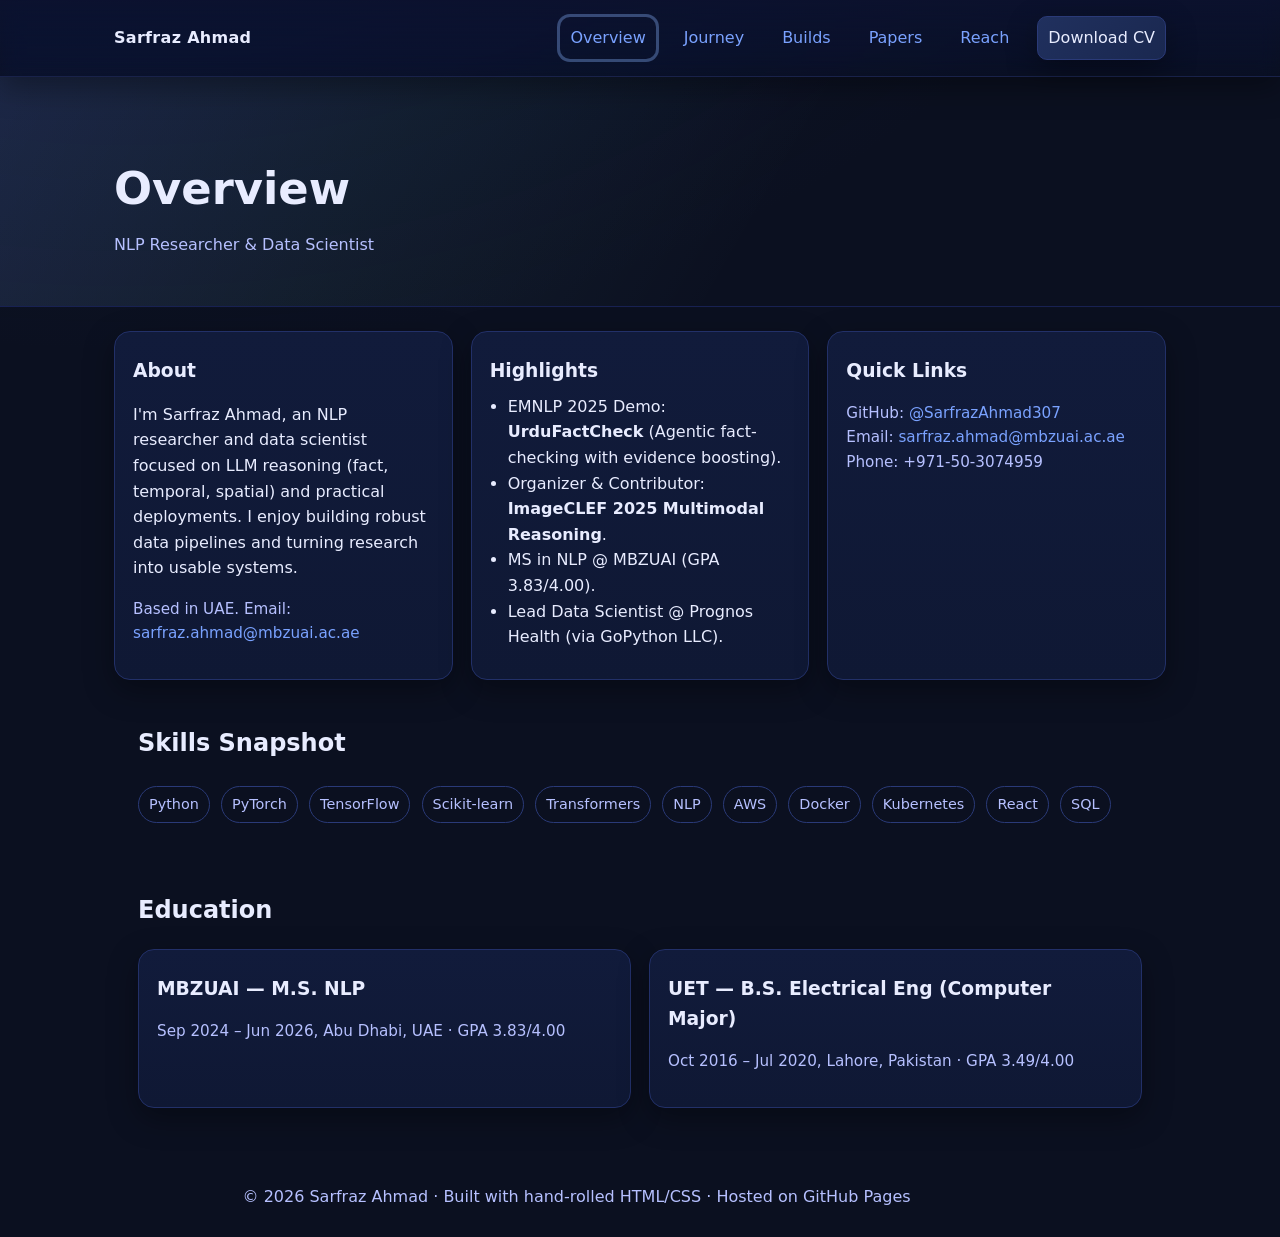
==== index.html @ d8d9bb00 "Added Code Base for my Website" ====
<!DOCTYPE html>
<html lang="en">
  <head>
    <meta charset="utf-8" />
    <meta name="viewport" content="width=device-width, initial-scale=1" />
    <title>Overview · Sarfraz Ahmad</title>
    <link rel="preload" href="styles.css" as="style" />
    <link rel="stylesheet" href="styles.css" />
    <meta name="description" content="NLP Researcher & Data Scientist" />
  </head>
  <body>
    <div class="nav">
      <div class="nav-inner container">
        <div class="brand">Sarfraz Ahmad</div>
        <div class="spacer"></div>
        <a data-nav href="index.html">Overview</a>
        <a data-nav href="journey.html">Journey</a>
        <a data-nav href="builds.html">Builds</a>
        <a data-nav href="papers.html">Papers</a>
        <a data-nav href="reach.html">Reach</a>
        <a class="btn" href="assets/Sarfraz_Ahmad.pdf" download>Download CV</a>
      </div>
    </div>

    <header class="header">
      <div class="container">
        <h1 class="title">Overview</h1>
        <p class="subtitle">NLP Researcher & Data Scientist</p>
      </div>
    </header>
    <main class="container section">
      <div class="grid cols-3">
        <div class="card">
          <h3>About</h3>
          <p>
            I'm Sarfraz Ahmad, an NLP researcher and data scientist focused on
            LLM reasoning (fact, temporal, spatial) and practical deployments. I
            enjoy building robust data pipelines and turning research into
            usable systems.
          </p>
          <p class="meta">
            Based in UAE. Email:
            <a href="mailto:sarfraz.ahmad@mbzuai.ac.ae"
              >sarfraz.ahmad@mbzuai.ac.ae</a
            >
          </p>
        </div>
        <div class="card">
          <h3>Highlights</h3>
          <ul class="list">
            <li>
              EMNLP 2025 Demo: <strong>UrduFactCheck</strong> (Agentic
              fact-checking with evidence boosting).
            </li>
            <li>
              Organizer & Contributor:
              <strong>ImageCLEF 2025 Multimodal Reasoning</strong>.
            </li>
            <li>MS in NLP @ MBZUAI (GPA 3.83/4.00).</li>
            <li>Lead Data Scientist @ Prognos Health (via GoPython LLC).</li>
          </ul>
        </div>
        <div class="card">
          <h3>Quick Links</h3>
          <p class="meta">
            GitHub:
            <a href="https://github.com/SarfrazAhmad307">@SarfrazAhmad307</a
            ><br />
            Email:
            <a href="mailto:sarfraz.ahmad@mbzuai.ac.ae"
              >sarfraz.ahmad@mbzuai.ac.ae</a
            ><br />
            Phone: +971-50-3074959<br />
          </p>
        </div>
      </div>

      <section class="section">
        <h2>Skills Snapshot</h2>
        <div>
          <span class="badge">Python</span>
          <span class="badge">PyTorch</span>
          <span class="badge">TensorFlow</span>
          <span class="badge">Scikit-learn</span>
          <span class="badge">Transformers</span>
          <span class="badge">NLP</span>
          <span class="badge">AWS</span>
          <span class="badge">Docker</span>
          <span class="badge">Kubernetes</span>
          <span class="badge">React</span>
          <span class="badge">SQL</span>
        </div>
      </section>

      <section class="section">
        <h2>Education</h2>
        <div class="grid cols-3">
          <div class="card">
            <h3>MBZUAI — M.S. NLP</h3>
            <p class="meta">
              Sep 2024 – Jun 2026, Abu Dhabi, UAE · GPA 3.83/4.00
            </p>
          </div>
          <div class="card">
            <h3>UET — B.S. Electrical Eng (Computer Major)</h3>
            <p class="meta">
              Oct 2016 – Jul 2020, Lahore, Pakistan · GPA 3.49/4.00
            </p>
          </div>
        </div>
      </section>
    </main>

    <div class="footer">
      © <span id="year"></span> Sarfraz Ahmad · Built with hand-rolled HTML/CSS
      · Hosted on GitHub Pages
      <script>
        document.getElementById("year").textContent = new Date().getFullYear();
      </script>
      <a
        id="toTop"
        href="#"
        style="
          display: inline-block;
          margin-left: 12px;
          opacity: 0;
          transition: 0.2s;
        "
        >Back to top ↑</a
      >
    </div>

    <script src="script.js"></script>
  </body>
</html>
---- styles.css ----
/* MIT License - see LICENSE file */
:root{
  --bg: #0b1020;
  --bg-alt:#0e1430;
  --card:#0f1b3a;
  --text:#e8ecff;
  --muted:#b6c0ff;
  --brand:#7aa2ff;
  --brand-2:#8df5ff;
  --ring: rgba(138, 180, 255, 0.35);
  --shadow: 0 10px 30px rgba(0,0,0,.35);
  --radius: 16px;
}
*{box-sizing:border-box}
html,body{margin:0;padding:0;background: radial-gradient(1000px 600px at 10% -20%, #11225544, transparent) ,var(--bg); color:var(--text); font: 16px/1.6 system-ui, -apple-system, Segoe UI, Roboto, Inter, "Helvetica Neue", Arial, "Noto Sans", "Apple Color Emoji","Segoe UI Emoji";}
a{color:var(--brand); text-decoration:none}
a:hover{color:var(--brand-2)}
.container{max-width:1100px;margin:0 auto; padding:24px}
.nav{
  position:sticky; top:0; z-index:50; backdrop-filter:saturate(140%) blur(10px);
  background:linear-gradient(180deg, #0c1230cc 0%, #0c123000 100%);
  border-bottom:1px solid #19224a; box-shadow: var(--shadow);
}
.nav-inner{display:flex;align-items:center;gap:18px; padding:16px 24px}
.nav .brand{font-weight:700; letter-spacing:.3px}
.nav .spacer{flex:1}
.nav a{padding:8px 10px; border-radius:10px}
.nav a.active, .nav a:focus{outline:none; box-shadow:0 0 0 3px var(--ring)}
.btn{
  display:inline-flex; align-items:center; gap:8px; padding:10px 14px; border-radius:12px;
  background:linear-gradient(135deg, #20305e, #1a2850); border:1px solid #2a3a78;
  color:var(--text); box-shadow:var(--shadow);
}
.grid{display:grid; gap:18px}
.grid.cols-3{grid-template-columns: repeat(auto-fit, minmax(260px,1fr));}
.card{
  background: linear-gradient(180deg, #111b3b 0%, #0f1834 100%);
  border:1px solid #223068; border-radius: var(--radius); padding:18px;
  box-shadow: var(--shadow);
}
.card h3{margin:6px 0 8px 0}
.header{
  padding:52px 24px 24px;
  background: linear-gradient(120deg, rgba(122,162,255,.15), rgba(141,245,255,.06) 30%, transparent 60%);
  border-bottom:1px solid #182152;
}
.header .title{font-size: clamp(28px, 3.5vw, 46px); margin:0 0 8px 0}
.header .subtitle{color:var(--muted); margin:0}
.section{padding:24px}
.badge{display:inline-block; padding:6px 10px; border:1px solid #2a3a78; border-radius:999px; margin:4px 6px 0 0; color:var(--muted); font-size:.9rem}
.list{margin:0; padding-left:18px}
.meta{color:var(--muted); font-size:.95rem}
.footer{padding:28px; text-align:center; color:var(--muted)}
kbd{border:1px solid #2a3a78; border-bottom-width:2px; padding:0 6px; border-radius:6px; font: .9rem ui-monospace,SFMono-Regular,Menlo,Monaco,Consolas,"Liberation Mono","Courier New",monospace; color:var(--muted)}
@media (max-width:600px){
  .nav-inner{flex-wrap:wrap}
}
---- styles.css ----
/* MIT License - see LICENSE file */
:root{
  --bg: #0b1020;
  --bg-alt:#0e1430;
  --card:#0f1b3a;
  --text:#e8ecff;
  --muted:#b6c0ff;
  --brand:#7aa2ff;
  --brand-2:#8df5ff;
  --ring: rgba(138, 180, 255, 0.35);
  --shadow: 0 10px 30px rgba(0,0,0,.35);
  --radius: 16px;
}
*{box-sizing:border-box}
html,body{margin:0;padding:0;background: radial-gradient(1000px 600px at 10% -20%, #11225544, transparent) ,var(--bg); color:var(--text); font: 16px/1.6 system-ui, -apple-system, Segoe UI, Roboto, Inter, "Helvetica Neue", Arial, "Noto Sans", "Apple Color Emoji","Segoe UI Emoji";}
a{color:var(--brand); text-decoration:none}
a:hover{color:var(--brand-2)}
.container{max-width:1100px;margin:0 auto; padding:24px}
.nav{
  position:sticky; top:0; z-index:50; backdrop-filter:saturate(140%) blur(10px);
  background:linear-gradient(180deg, #0c1230cc 0%, #0c123000 100%);
  border-bottom:1px solid #19224a; box-shadow: var(--shadow);
}
.nav-inner{display:flex;align-items:center;gap:18px; padding:16px 24px}
.nav .brand{font-weight:700; letter-spacing:.3px}
.nav .spacer{flex:1}
.nav a{padding:8px 10px; border-radius:10px}
.nav a.active, .nav a:focus{outline:none; box-shadow:0 0 0 3px var(--ring)}
.btn{
  display:inline-flex; align-items:center; gap:8px; padding:10px 14px; border-radius:12px;
  background:linear-gradient(135deg, #20305e, #1a2850); border:1px solid #2a3a78;
  color:var(--text); box-shadow:var(--shadow);
}
.grid{display:grid; gap:18px}
.grid.cols-3{grid-template-columns: repeat(auto-fit, minmax(260px,1fr));}
.card{
  background: linear-gradient(180deg, #111b3b 0%, #0f1834 100%);
  border:1px solid #223068; border-radius: var(--radius); padding:18px;
  box-shadow: var(--shadow);
}
.card h3{margin:6px 0 8px 0}
.header{
  padding:52px 24px 24px;
  background: linear-gradient(120deg, rgba(122,162,255,.15), rgba(141,245,255,.06) 30%, transparent 60%);
  border-bottom:1px solid #182152;
}
.header .title{font-size: clamp(28px, 3.5vw, 46px); margin:0 0 8px 0}
.header .subtitle{color:var(--muted); margin:0}
.section{padding:24px}
.badge{display:inline-block; padding:6px 10px; border:1px solid #2a3a78; border-radius:999px; margin:4px 6px 0 0; color:var(--muted); font-size:.9rem}
.list{margin:0; padding-left:18px}
.meta{color:var(--muted); font-size:.95rem}
.footer{padding:28px; text-align:center; color:var(--muted)}
kbd{border:1px solid #2a3a78; border-bottom-width:2px; padding:0 6px; border-radius:6px; font: .9rem ui-monospace,SFMono-Regular,Menlo,Monaco,Consolas,"Liberation Mono","Courier New",monospace; color:var(--muted)}
@media (max-width:600px){
  .nav-inner{flex-wrap:wrap}
}
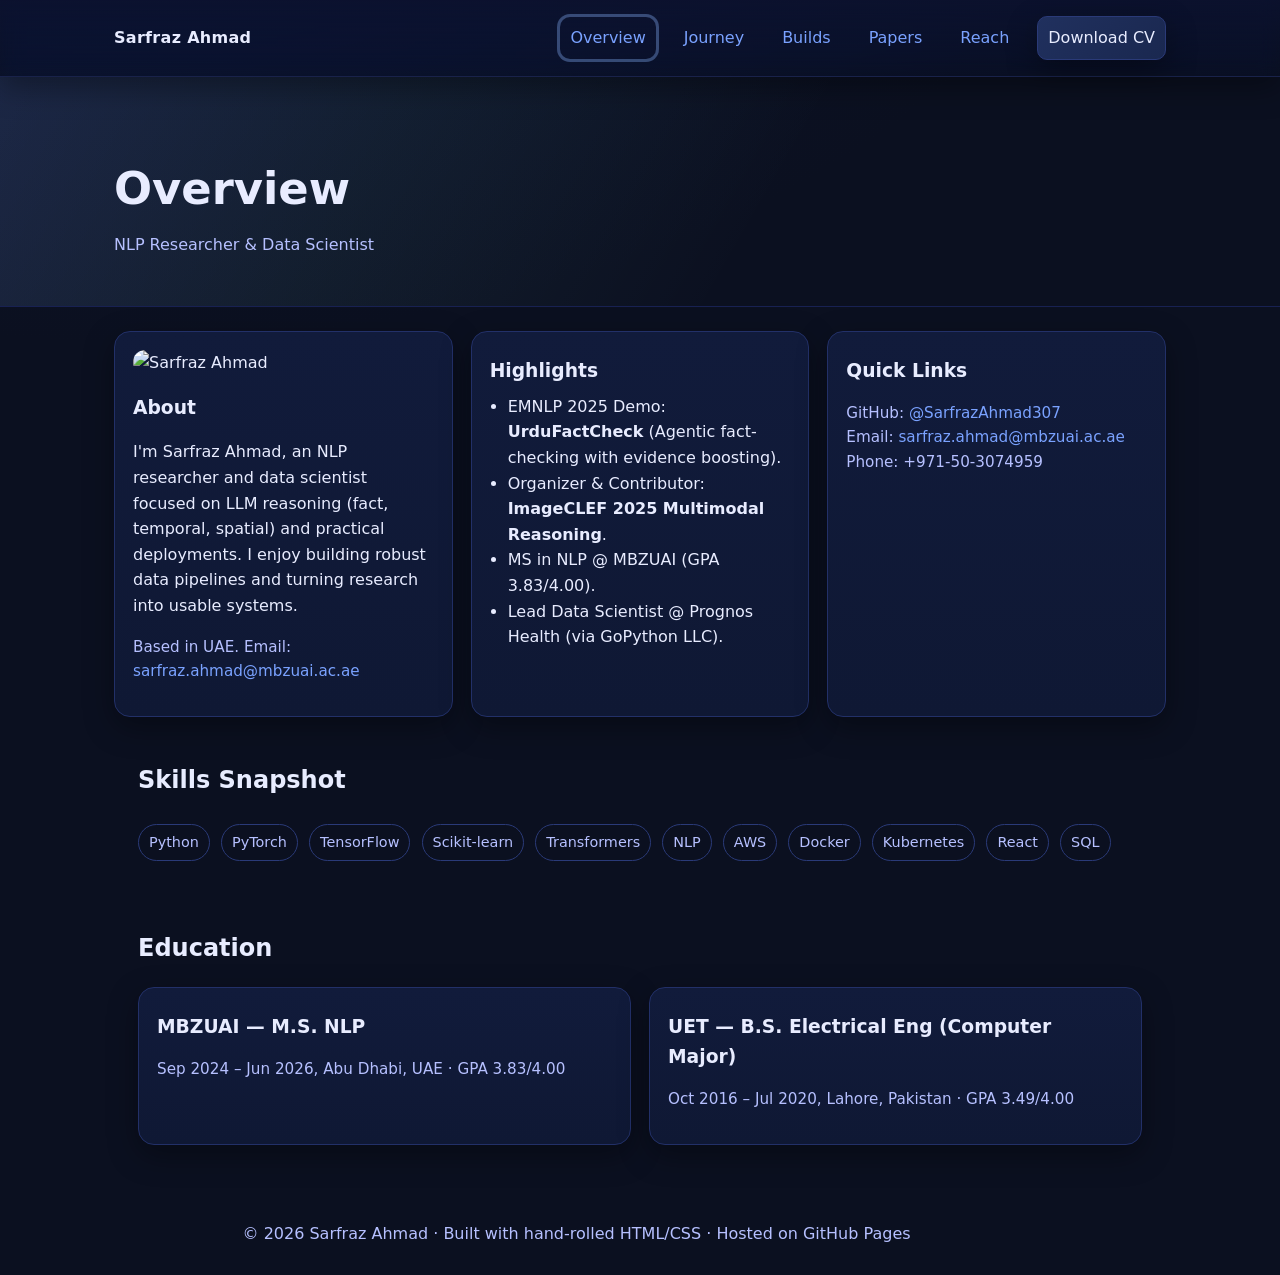
==== commit edda2fed: "Added Code Base for my Website" ====
--- a/index.html
+++ b/index.html
@@ -31,6 +31,12 @@
     <main class="container section">
       <div class="grid cols-3">
         <div class="card">
+          <!-- ✅ Profile Image -->
+          <img
+            src="assets/profile.jpg"
+            alt="Sarfraz Ahmad"
+            style="width:100%; border-radius:12px; margin-bottom:12px;"
+          />
           <h3>About</h3>
           <p>
             I'm Sarfraz Ahmad, an NLP researcher and data scientist focused on
@@ -132,4 +138,4 @@
 
     <script src="script.js"></script>
   </body>
-</html>
+</html>
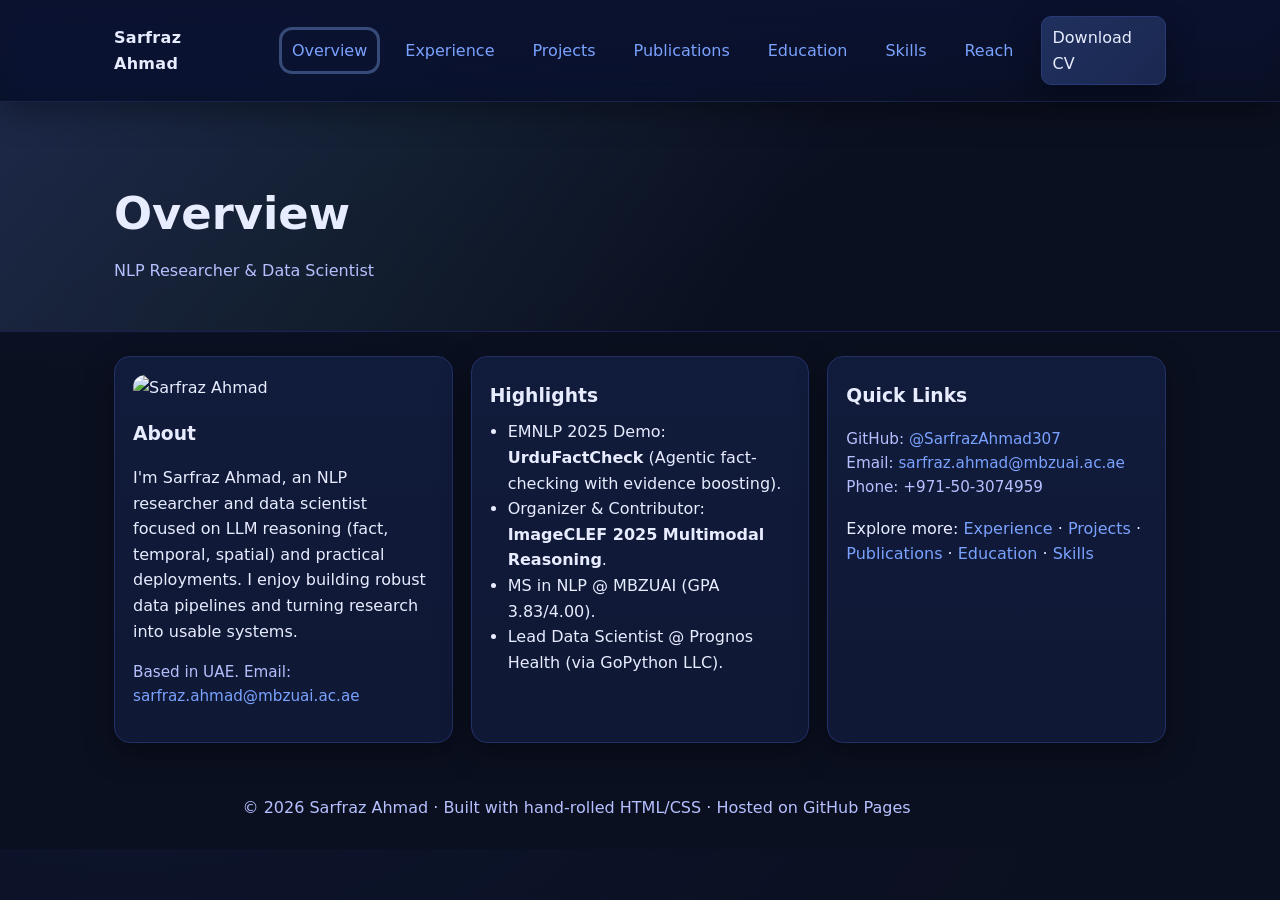
==== commit a6840631: "Added Code Base for my Website" ====
--- a/index.html
+++ b/index.html
@@ -14,9 +14,11 @@
         <div class="brand">Sarfraz Ahmad</div>
         <div class="spacer"></div>
         <a data-nav href="index.html">Overview</a>
-        <a data-nav href="journey.html">Journey</a>
-        <a data-nav href="builds.html">Builds</a>
-        <a data-nav href="papers.html">Papers</a>
+        <a data-nav href="experience.html">Experience</a>
+        <a data-nav href="projects.html">Projects</a>
+        <a data-nav href="publications.html">Publications</a>
+        <a data-nav href="education.html">Education</a>
+        <a data-nav href="skills.html">Skills</a>
         <a data-nav href="reach.html">Reach</a>
         <a class="btn" href="assets/Sarfraz_Ahmad.pdf" download>Download CV</a>
       </div>
@@ -28,15 +30,12 @@
         <p class="subtitle">NLP Researcher & Data Scientist</p>
       </div>
     </header>
+
     <main class="container section">
       <div class="grid cols-3">
         <div class="card">
-          <!-- ✅ Profile Image -->
-          <img
-            src="assets/profile.jpg"
-            alt="Sarfraz Ahmad"
-            style="width:100%; border-radius:12px; margin-bottom:12px;"
-          />
+          <img src="assets/profile.jpg" alt="Sarfraz Ahmad"
+               style="width:100%; border-radius:12px; margin-bottom:12px;" />
           <h3>About</h3>
           <p>
             I'm Sarfraz Ahmad, an NLP researcher and data scientist focused on
@@ -46,96 +45,45 @@
           </p>
           <p class="meta">
             Based in UAE. Email:
-            <a href="mailto:sarfraz.ahmad@mbzuai.ac.ae"
-              >sarfraz.ahmad@mbzuai.ac.ae</a
-            >
+            <a href="mailto:sarfraz.ahmad@mbzuai.ac.ae">sarfraz.ahmad@mbzuai.ac.ae</a>
           </p>
         </div>
+
         <div class="card">
           <h3>Highlights</h3>
           <ul class="list">
-            <li>
-              EMNLP 2025 Demo: <strong>UrduFactCheck</strong> (Agentic
-              fact-checking with evidence boosting).
-            </li>
-            <li>
-              Organizer & Contributor:
-              <strong>ImageCLEF 2025 Multimodal Reasoning</strong>.
-            </li>
+            <li>EMNLP 2025 Demo: <strong>UrduFactCheck</strong> (Agentic fact-checking with evidence boosting).</li>
+            <li>Organizer & Contributor: <strong>ImageCLEF 2025 Multimodal Reasoning</strong>.</li>
             <li>MS in NLP @ MBZUAI (GPA 3.83/4.00).</li>
             <li>Lead Data Scientist @ Prognos Health (via GoPython LLC).</li>
           </ul>
         </div>
+
         <div class="card">
           <h3>Quick Links</h3>
           <p class="meta">
-            GitHub:
-            <a href="https://github.com/SarfrazAhmad307">@SarfrazAhmad307</a
-            ><br />
-            Email:
-            <a href="mailto:sarfraz.ahmad@mbzuai.ac.ae"
-              >sarfraz.ahmad@mbzuai.ac.ae</a
-            ><br />
+            GitHub: <a href="https://github.com/SarfrazAhmad307">@SarfrazAhmad307</a><br />
+            Email: <a href="mailto:sarfraz.ahmad@mbzuai.ac.ae">sarfraz.ahmad@mbzuai.ac.ae</a><br />
             Phone: +971-50-3074959<br />
+          </p>
+          <p>
+            Explore more:
+            <a href="experience.html">Experience</a> ·
+            <a href="projects.html">Projects</a> ·
+            <a href="publications.html">Publications</a> ·
+            <a href="education.html">Education</a> ·
+            <a href="skills.html">Skills</a>
           </p>
         </div>
       </div>
-
-      <section class="section">
-        <h2>Skills Snapshot</h2>
-        <div>
-          <span class="badge">Python</span>
-          <span class="badge">PyTorch</span>
-          <span class="badge">TensorFlow</span>
-          <span class="badge">Scikit-learn</span>
-          <span class="badge">Transformers</span>
-          <span class="badge">NLP</span>
-          <span class="badge">AWS</span>
-          <span class="badge">Docker</span>
-          <span class="badge">Kubernetes</span>
-          <span class="badge">React</span>
-          <span class="badge">SQL</span>
-        </div>
-      </section>
-
-      <section class="section">
-        <h2>Education</h2>
-        <div class="grid cols-3">
-          <div class="card">
-            <h3>MBZUAI — M.S. NLP</h3>
-            <p class="meta">
-              Sep 2024 – Jun 2026, Abu Dhabi, UAE · GPA 3.83/4.00
-            </p>
-          </div>
-          <div class="card">
-            <h3>UET — B.S. Electrical Eng (Computer Major)</h3>
-            <p class="meta">
-              Oct 2016 – Jul 2020, Lahore, Pakistan · GPA 3.49/4.00
-            </p>
-          </div>
-        </div>
-      </section>
     </main>
 
     <div class="footer">
-      © <span id="year"></span> Sarfraz Ahmad · Built with hand-rolled HTML/CSS
-      · Hosted on GitHub Pages
-      <script>
-        document.getElementById("year").textContent = new Date().getFullYear();
-      </script>
-      <a
-        id="toTop"
-        href="#"
-        style="
-          display: inline-block;
-          margin-left: 12px;
-          opacity: 0;
-          transition: 0.2s;
-        "
-        >Back to top ↑</a
-      >
+      © <span id="year"></span> Sarfraz Ahmad · Built with hand-rolled HTML/CSS · Hosted on GitHub Pages
+      <script>document.getElementById("year").textContent = new Date().getFullYear()</script>
+      <a id="toTop" href="#" style="display:inline-block;margin-left:12px;opacity:0;transition:.2s">Back to top ↑</a>
     </div>
 
     <script src="script.js"></script>
   </body>
-</html>+</html>
--- a/styles.css
+++ b/styles.css
@@ -56,3 +56,16 @@
 @media (max-width:600px){
   .nav-inner{flex-wrap:wrap}
 }
+
+/* --- Stickers --- */
+.stickers { display:flex; flex-wrap:wrap; gap:10px; }
+.sticker{
+  display:inline-flex; align-items:center; gap:8px;
+  padding:10px 12px; border-radius:14px;
+  background: linear-gradient(135deg, #1a2750, #142044);
+  border:1px solid #2a3a78;
+  box-shadow: var(--shadow);
+  color: var(--text);
+  font-weight: 600;
+  letter-spacing: .1px;
+}
--- a/styles.css
+++ b/styles.css
@@ -56,3 +56,16 @@
 @media (max-width:600px){
   .nav-inner{flex-wrap:wrap}
 }
+
+/* --- Stickers --- */
+.stickers { display:flex; flex-wrap:wrap; gap:10px; }
+.sticker{
+  display:inline-flex; align-items:center; gap:8px;
+  padding:10px 12px; border-radius:14px;
+  background: linear-gradient(135deg, #1a2750, #142044);
+  border:1px solid #2a3a78;
+  box-shadow: var(--shadow);
+  color: var(--text);
+  font-weight: 600;
+  letter-spacing: .1px;
+}
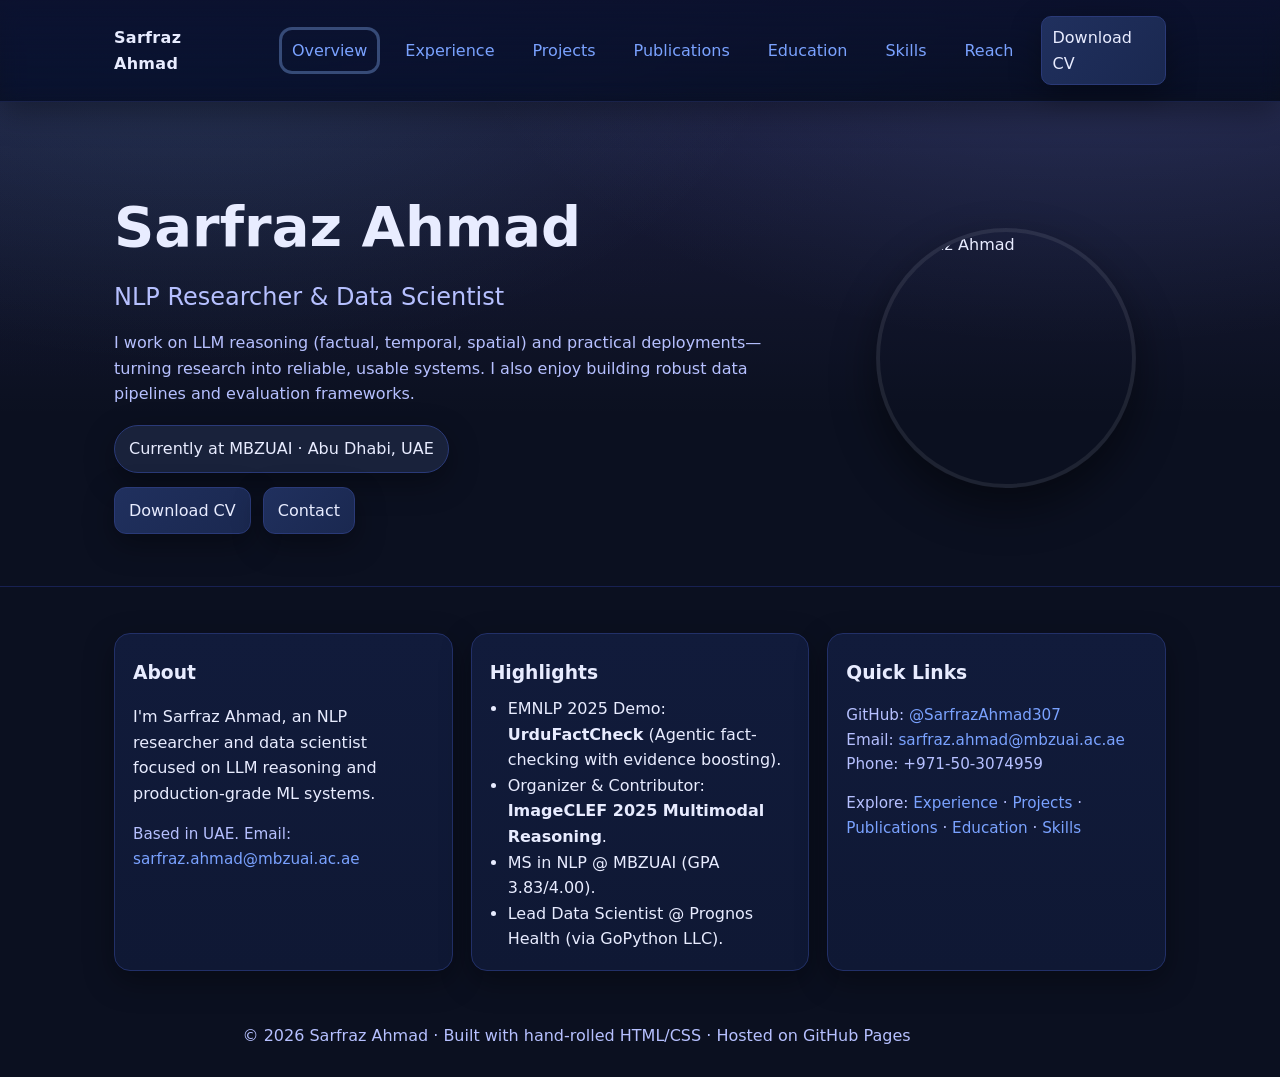
==== commit 3a64796f: "Added Code Base for my Website" ====
--- a/index.html
+++ b/index.html
@@ -9,6 +9,7 @@
     <meta name="description" content="NLP Researcher & Data Scientist" />
   </head>
   <body>
+    <!-- NAV -->
     <div class="nav">
       <div class="nav-inner container">
         <div class="brand">Sarfraz Ahmad</div>
@@ -24,24 +25,38 @@
       </div>
     </div>
 
-    <header class="header">
-      <div class="container">
-        <h1 class="title">Overview</h1>
-        <p class="subtitle">NLP Researcher & Data Scientist</p>
+    <!-- HERO (image + about, horizontal like the reference) -->
+    <header class="hero">
+      <div class="container hero-inner">
+        <div class="hero-text">
+          <h1 class="hero-title">Sarfraz Ahmad</h1>
+          <p class="hero-subtitle">NLP Researcher &amp; Data Scientist</p>
+          <p class="hero-about">
+            I work on LLM reasoning (factual, temporal, spatial) and practical
+            deployments—turning research into reliable, usable systems. I also
+            enjoy building robust data pipelines and evaluation frameworks.
+          </p>
+          <div class="hero-pill">Currently at MBZUAI · Abu Dhabi, UAE</div>
+          <div class="hero-cta">
+            <a class="btn" href="assets/Sarfraz_Ahmad.pdf" download>Download CV</a>
+            <a class="btn" href="reach.html">Contact</a>
+          </div>
+        </div>
+        <div class="hero-media">
+          <!-- Use your actual photo path -->
+          <img class="hero-photo" src="assets/profile.jpg" alt="Sarfraz Ahmad" />
+        </div>
       </div>
     </header>
 
+    <!-- HORIZONTAL BLOCKS -->
     <main class="container section">
-      <div class="grid cols-3">
+      <div class="grid cols-3 horizontal-cards">
         <div class="card">
-          <img src="assets/profile.jpg" alt="Sarfraz Ahmad"
-               style="width:100%; border-radius:12px; margin-bottom:12px;" />
           <h3>About</h3>
           <p>
             I'm Sarfraz Ahmad, an NLP researcher and data scientist focused on
-            LLM reasoning (fact, temporal, spatial) and practical deployments. I
-            enjoy building robust data pipelines and turning research into
-            usable systems.
+            LLM reasoning and production-grade ML systems.
           </p>
           <p class="meta">
             Based in UAE. Email:
@@ -52,8 +67,14 @@
         <div class="card">
           <h3>Highlights</h3>
           <ul class="list">
-            <li>EMNLP 2025 Demo: <strong>UrduFactCheck</strong> (Agentic fact-checking with evidence boosting).</li>
-            <li>Organizer & Contributor: <strong>ImageCLEF 2025 Multimodal Reasoning</strong>.</li>
+            <li>
+              EMNLP 2025 Demo: <strong>UrduFactCheck</strong> (Agentic
+              fact-checking with evidence boosting).
+            </li>
+            <li>
+              Organizer &amp; Contributor:
+              <strong>ImageCLEF 2025 Multimodal Reasoning</strong>.
+            </li>
             <li>MS in NLP @ MBZUAI (GPA 3.83/4.00).</li>
             <li>Lead Data Scientist @ Prognos Health (via GoPython LLC).</li>
           </ul>
@@ -62,12 +83,16 @@
         <div class="card">
           <h3>Quick Links</h3>
           <p class="meta">
-            GitHub: <a href="https://github.com/SarfrazAhmad307">@SarfrazAhmad307</a><br />
-            Email: <a href="mailto:sarfraz.ahmad@mbzuai.ac.ae">sarfraz.ahmad@mbzuai.ac.ae</a><br />
-            Phone: +971-50-3074959<br />
+            GitHub:
+            <a href="https://github.com/SarfrazAhmad307">@SarfrazAhmad307</a><br />
+            Email:
+            <a href="mailto:sarfraz.ahmad@mbzuai.ac.ae"
+              >sarfraz.ahmad@mbzuai.ac.ae</a
+            ><br />
+            Phone: +971-50-3074959
           </p>
-          <p>
-            Explore more:
+          <p class="meta">
+            Explore:
             <a href="experience.html">Experience</a> ·
             <a href="projects.html">Projects</a> ·
             <a href="publications.html">Publications</a> ·
@@ -78,12 +103,13 @@
       </div>
     </main>
 
+    <!-- FOOTER -->
     <div class="footer">
       © <span id="year"></span> Sarfraz Ahmad · Built with hand-rolled HTML/CSS · Hosted on GitHub Pages
-      <script>document.getElementById("year").textContent = new Date().getFullYear()</script>
+      <script>document.getElementById("year").textContent = new Date().getFullYear();</script>
       <a id="toTop" href="#" style="display:inline-block;margin-left:12px;opacity:0;transition:.2s">Back to top ↑</a>
     </div>
 
     <script src="script.js"></script>
   </body>
-</html>
+</html>
--- a/styles.css
+++ b/styles.css
@@ -69,3 +69,40 @@
   font-weight: 600;
   letter-spacing: .1px;
 }
+
+/* --- HERO (reference-style) --- */
+.hero{
+  padding: 56px 0 28px;
+  border-bottom: 1px solid #182152;
+  /* soft violet gradient like the reference, blended with dark theme */
+  background:
+    radial-gradient(1000px 600px at 15% -20%, rgba(141,245,255,.10), transparent 60%),
+    radial-gradient(1000px 600px at 85% -30%, rgba(122,162,255,.18), transparent 65%),
+    linear-gradient(180deg, rgba(138, 118, 255, .12), rgba(11,16,32,0) 65%);
+}
+.hero-inner{ display:flex; align-items:center; gap:40px; }
+.hero-text{ flex: 1 1 60%; }
+.hero-title{ font-size: clamp(34px, 5vw, 56px); margin: 0 0 6px 0; }
+.hero-subtitle{ color: var(--muted); font-size: clamp(18px, 2.2vw, 24px); margin: 0 0 14px 0; }
+.hero-about{ color: var(--muted); max-width: 65ch; margin: 0 0 12px 0; }
+.hero-pill{
+  display:inline-flex; align-items:center; gap:8px;
+  padding: 10px 14px; border-radius: 999px;
+  background: rgba(122,162,255,.12);
+  border: 1px solid #2a3a78; color: var(--text);
+  box-shadow: var(--shadow); margin-top: 6px;
+}
+.hero-cta{ display:flex; gap:12px; flex-wrap:wrap; margin-top: 14px; }
+.hero-media{ flex: 0 0 320px; display:flex; justify-content:center; }
+.hero-photo{
+  width: 260px; height: 260px; object-fit: cover;
+  border-radius: 50%;
+  border: 4px solid rgba(255,255,255,.08);
+  box-shadow: 0 20px 45px rgba(0,0,0,.45);
+}
+
+/* --- Ensure the three blocks stay horizontal on desktop --- */
+.horizontal-cards{ margin-top: 22px; }
+@media (min-width: 1000px){
+  .grid.cols-3{ grid-template-columns: repeat(3, 1fr); }
+}
--- a/styles.css
+++ b/styles.css
@@ -69,3 +69,40 @@
   font-weight: 600;
   letter-spacing: .1px;
 }
+
+/* --- HERO (reference-style) --- */
+.hero{
+  padding: 56px 0 28px;
+  border-bottom: 1px solid #182152;
+  /* soft violet gradient like the reference, blended with dark theme */
+  background:
+    radial-gradient(1000px 600px at 15% -20%, rgba(141,245,255,.10), transparent 60%),
+    radial-gradient(1000px 600px at 85% -30%, rgba(122,162,255,.18), transparent 65%),
+    linear-gradient(180deg, rgba(138, 118, 255, .12), rgba(11,16,32,0) 65%);
+}
+.hero-inner{ display:flex; align-items:center; gap:40px; }
+.hero-text{ flex: 1 1 60%; }
+.hero-title{ font-size: clamp(34px, 5vw, 56px); margin: 0 0 6px 0; }
+.hero-subtitle{ color: var(--muted); font-size: clamp(18px, 2.2vw, 24px); margin: 0 0 14px 0; }
+.hero-about{ color: var(--muted); max-width: 65ch; margin: 0 0 12px 0; }
+.hero-pill{
+  display:inline-flex; align-items:center; gap:8px;
+  padding: 10px 14px; border-radius: 999px;
+  background: rgba(122,162,255,.12);
+  border: 1px solid #2a3a78; color: var(--text);
+  box-shadow: var(--shadow); margin-top: 6px;
+}
+.hero-cta{ display:flex; gap:12px; flex-wrap:wrap; margin-top: 14px; }
+.hero-media{ flex: 0 0 320px; display:flex; justify-content:center; }
+.hero-photo{
+  width: 260px; height: 260px; object-fit: cover;
+  border-radius: 50%;
+  border: 4px solid rgba(255,255,255,.08);
+  box-shadow: 0 20px 45px rgba(0,0,0,.45);
+}
+
+/* --- Ensure the three blocks stay horizontal on desktop --- */
+.horizontal-cards{ margin-top: 22px; }
+@media (min-width: 1000px){
+  .grid.cols-3{ grid-template-columns: repeat(3, 1fr); }
+}
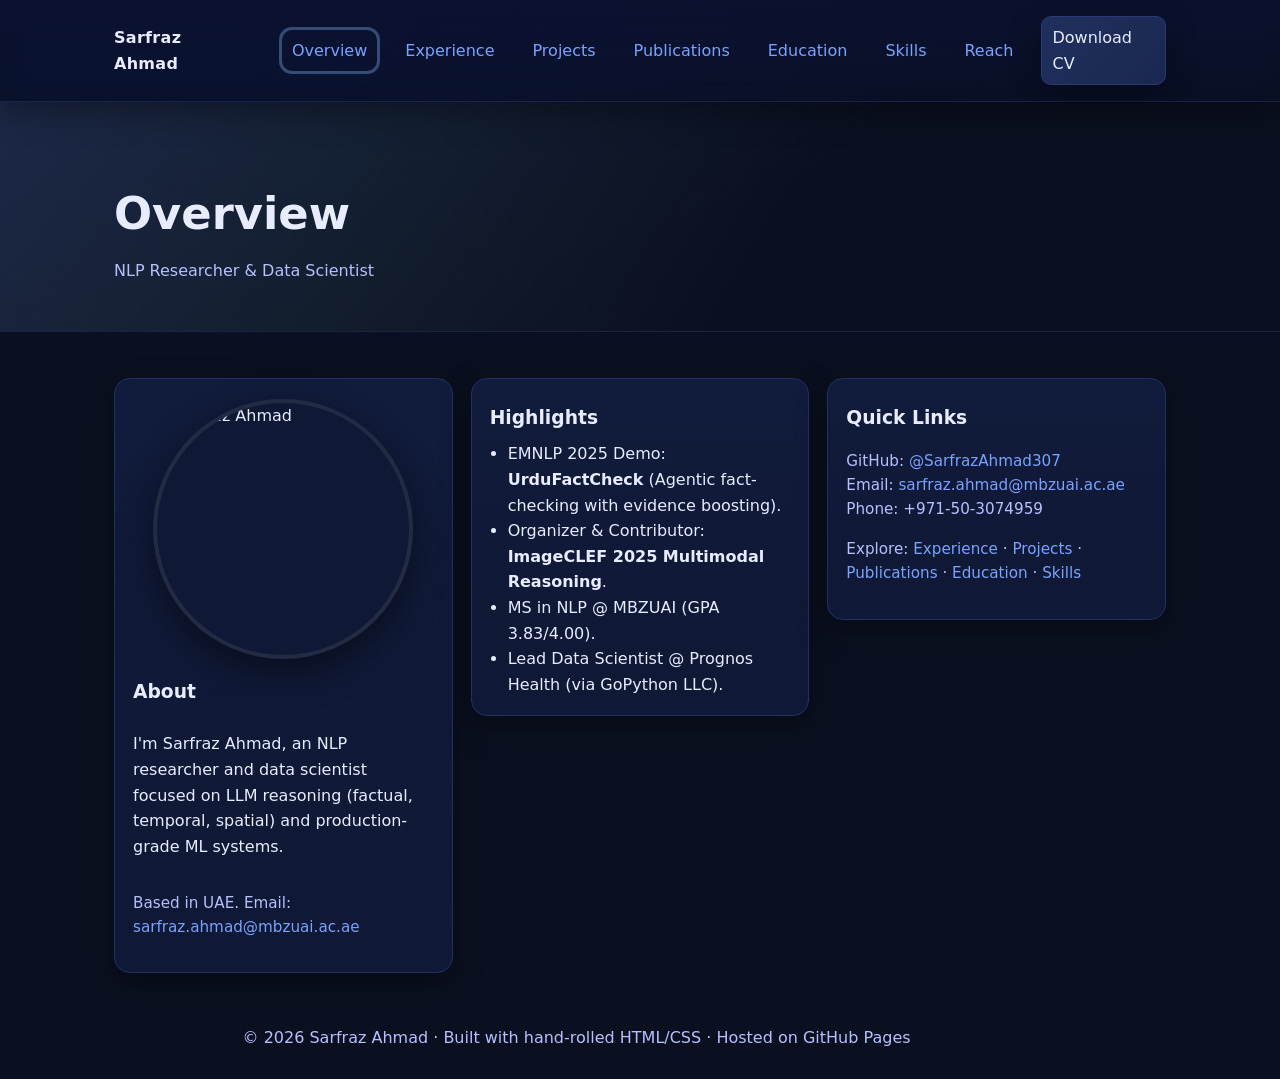
==== commit d84d036a: "Added Code Base for my Website" ====
--- a/index.html
+++ b/index.html
@@ -25,38 +25,27 @@
       </div>
     </div>
 
-    <!-- HERO (image + about, horizontal like the reference) -->
-    <header class="hero">
-      <div class="container hero-inner">
-        <div class="hero-text">
-          <h1 class="hero-title">Sarfraz Ahmad</h1>
-          <p class="hero-subtitle">NLP Researcher &amp; Data Scientist</p>
-          <p class="hero-about">
-            I work on LLM reasoning (factual, temporal, spatial) and practical
-            deployments—turning research into reliable, usable systems. I also
-            enjoy building robust data pipelines and evaluation frameworks.
-          </p>
-          <div class="hero-pill">Currently at MBZUAI · Abu Dhabi, UAE</div>
-          <div class="hero-cta">
-            <a class="btn" href="assets/Sarfraz_Ahmad.pdf" download>Download CV</a>
-            <a class="btn" href="reach.html">Contact</a>
-          </div>
-        </div>
-        <div class="hero-media">
-          <!-- Use your actual photo path -->
-          <img class="hero-photo" src="assets/profile.jpg" alt="Sarfraz Ahmad" />
-        </div>
+    <!-- PAGE HEADER -->
+    <header class="header">
+      <div class="container">
+        <h1 class="title">Overview</h1>
+        <p class="subtitle">NLP Researcher & Data Scientist</p>
       </div>
     </header>
 
-    <!-- HORIZONTAL BLOCKS -->
+    <!-- THREE HORIZONTAL CARDS -->
     <main class="container section">
       <div class="grid cols-3 horizontal-cards">
-        <div class="card">
+        <!-- ABOUT (with photo) -->
+        <div class="card about-card">
+          <figure class="about-media">
+            <!-- Put your photo at assets/profile.jpg -->
+            <img class="profile-photo" src="assets/profile.jpg" alt="Sarfraz Ahmad" />
+          </figure>
           <h3>About</h3>
           <p>
             I'm Sarfraz Ahmad, an NLP researcher and data scientist focused on
-            LLM reasoning and production-grade ML systems.
+            LLM reasoning (factual, temporal, spatial) and production-grade ML systems.
           </p>
           <p class="meta">
             Based in UAE. Email:
@@ -64,6 +53,7 @@
           </p>
         </div>
 
+        <!-- HIGHLIGHTS -->
         <div class="card">
           <h3>Highlights</h3>
           <ul class="list">
@@ -72,7 +62,7 @@
               fact-checking with evidence boosting).
             </li>
             <li>
-              Organizer &amp; Contributor:
+              Organizer & Contributor:
               <strong>ImageCLEF 2025 Multimodal Reasoning</strong>.
             </li>
             <li>MS in NLP @ MBZUAI (GPA 3.83/4.00).</li>
@@ -80,15 +70,14 @@
           </ul>
         </div>
 
+        <!-- QUICK LINKS -->
         <div class="card">
           <h3>Quick Links</h3>
           <p class="meta">
             GitHub:
             <a href="https://github.com/SarfrazAhmad307">@SarfrazAhmad307</a><br />
             Email:
-            <a href="mailto:sarfraz.ahmad@mbzuai.ac.ae"
-              >sarfraz.ahmad@mbzuai.ac.ae</a
-            ><br />
+            <a href="mailto:sarfraz.ahmad@mbzuai.ac.ae">sarfraz.ahmad@mbzuai.ac.ae</a><br />
             Phone: +971-50-3074959
           </p>
           <p class="meta">
--- a/styles.css
+++ b/styles.css
@@ -105,4 +105,23 @@
 .horizontal-cards{ margin-top: 22px; }
 @media (min-width: 1000px){
   .grid.cols-3{ grid-template-columns: repeat(3, 1fr); }
+}
+
+/* Keep the three cards in one horizontal row on desktop */
+.horizontal-cards { align-items: start; }
+@media (min-width: 1000px){
+  .grid.cols-3 { grid-template-columns: repeat(3, 1fr); }
+}
+
+/* About card – image block */
+.about-card { display: flex; flex-direction: column; }
+.about-media { margin: 2px 0 12px; display: flex; justify-content: center; }
+.profile-photo{
+  width: clamp(160px, 28vw, 260px);
+  height: clamp(160px, 28vw, 260px);
+  object-fit: cover;
+  border-radius: 50%;
+  border: 4px solid rgba(255,255,255,.08);
+  box-shadow: 0 14px 36px rgba(0,0,0,.45);
+  background: #0f1834;
 }
--- a/styles.css
+++ b/styles.css
@@ -105,4 +105,23 @@
 .horizontal-cards{ margin-top: 22px; }
 @media (min-width: 1000px){
   .grid.cols-3{ grid-template-columns: repeat(3, 1fr); }
+}
+
+/* Keep the three cards in one horizontal row on desktop */
+.horizontal-cards { align-items: start; }
+@media (min-width: 1000px){
+  .grid.cols-3 { grid-template-columns: repeat(3, 1fr); }
+}
+
+/* About card – image block */
+.about-card { display: flex; flex-direction: column; }
+.about-media { margin: 2px 0 12px; display: flex; justify-content: center; }
+.profile-photo{
+  width: clamp(160px, 28vw, 260px);
+  height: clamp(160px, 28vw, 260px);
+  object-fit: cover;
+  border-radius: 50%;
+  border: 4px solid rgba(255,255,255,.08);
+  box-shadow: 0 14px 36px rgba(0,0,0,.45);
+  background: #0f1834;
 }
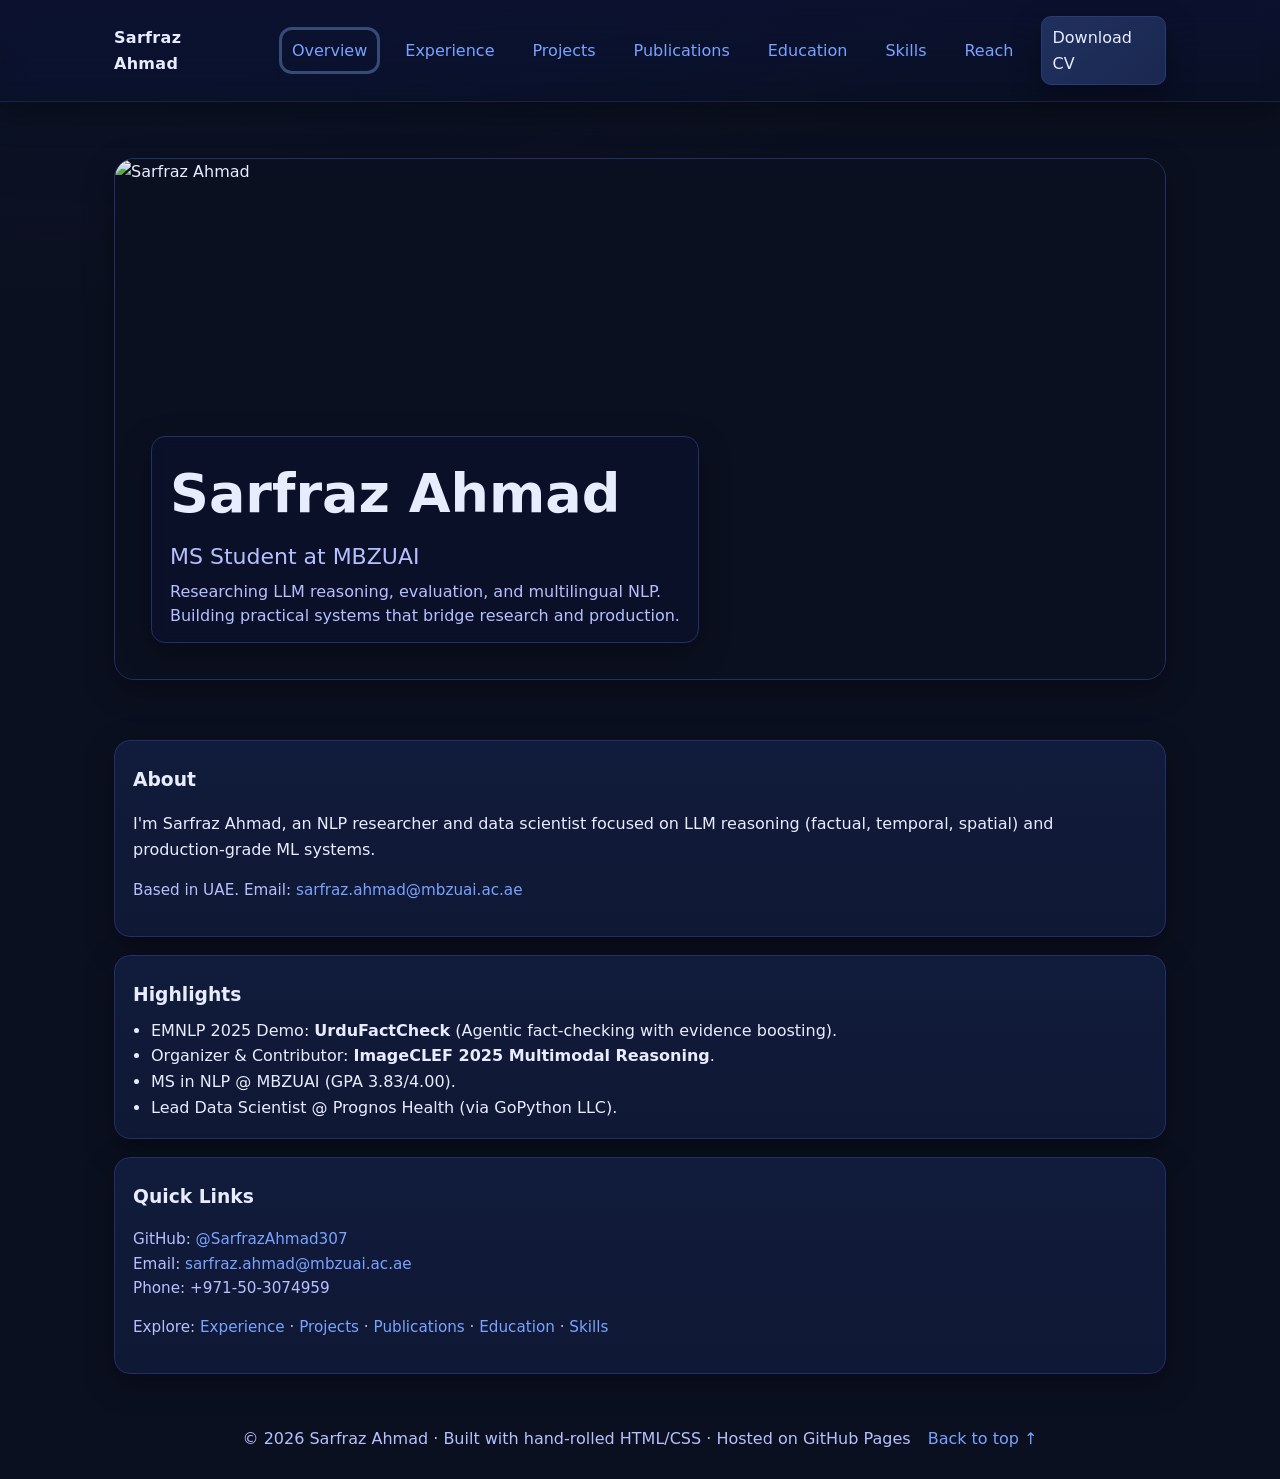
==== commit 69bccbb3: "Added Code Base for my Website" ====
--- a/index.html
+++ b/index.html
@@ -25,71 +25,73 @@
       </div>
     </div>
 
-    <!-- PAGE HEADER -->
-    <header class="header">
+    <!-- HERO: image with overlayed text (name, role, two lines) -->
+    <section class="hero-frame">
       <div class="container">
-        <h1 class="title">Overview</h1>
-        <p class="subtitle">NLP Researcher & Data Scientist</p>
-      </div>
-    </header>
-
-    <!-- THREE HORIZONTAL CARDS -->
-    <main class="container section">
-      <div class="grid cols-3 horizontal-cards">
-        <!-- ABOUT (with photo) -->
-        <div class="card about-card">
-          <figure class="about-media">
-            <!-- Put your photo at assets/profile.jpg -->
-            <img class="profile-photo" src="assets/profile.jpg" alt="Sarfraz Ahmad" />
-          </figure>
-          <h3>About</h3>
-          <p>
-            I'm Sarfraz Ahmad, an NLP researcher and data scientist focused on
-            LLM reasoning (factual, temporal, spatial) and production-grade ML systems.
-          </p>
-          <p class="meta">
-            Based in UAE. Email:
-            <a href="mailto:sarfraz.ahmad@mbzuai.ac.ae">sarfraz.ahmad@mbzuai.ac.ae</a>
-          </p>
-        </div>
-
-        <!-- HIGHLIGHTS -->
-        <div class="card">
-          <h3>Highlights</h3>
-          <ul class="list">
-            <li>
-              EMNLP 2025 Demo: <strong>UrduFactCheck</strong> (Agentic
-              fact-checking with evidence boosting).
-            </li>
-            <li>
-              Organizer & Contributor:
-              <strong>ImageCLEF 2025 Multimodal Reasoning</strong>.
-            </li>
-            <li>MS in NLP @ MBZUAI (GPA 3.83/4.00).</li>
-            <li>Lead Data Scientist @ Prognos Health (via GoPython LLC).</li>
-          </ul>
-        </div>
-
-        <!-- QUICK LINKS -->
-        <div class="card">
-          <h3>Quick Links</h3>
-          <p class="meta">
-            GitHub:
-            <a href="https://github.com/SarfrazAhmad307">@SarfrazAhmad307</a><br />
-            Email:
-            <a href="mailto:sarfraz.ahmad@mbzuai.ac.ae">sarfraz.ahmad@mbzuai.ac.ae</a><br />
-            Phone: +971-50-3074959
-          </p>
-          <p class="meta">
-            Explore:
-            <a href="experience.html">Experience</a> ·
-            <a href="projects.html">Projects</a> ·
-            <a href="publications.html">Publications</a> ·
-            <a href="education.html">Education</a> ·
-            <a href="skills.html">Skills</a>
-          </p>
+        <div class="hero-box">
+          <!-- Your photo: keep it square-ish; contain = no cropping -->
+          <img class="hero-img" src="assets/profile.jpg" alt="Sarfraz Ahmad" />
+          <!-- Overlay text in front of the image -->
+          <div class="hero-overlay">
+            <h1 class="hero-name">Sarfraz Ahmad</h1>
+            <p class="hero-role">MS Student at MBZUAI</p>
+            <p class="hero-lines">
+              Researching LLM reasoning, evaluation, and multilingual NLP.<br />
+              Building practical systems that bridge research and production.
+            </p>
+          </div>
         </div>
       </div>
+    </section>
+
+    <!-- STACKED BLOCKS -->
+    <main class="container section stack">
+      <section class="card">
+        <h3>About</h3>
+        <p>
+          I'm Sarfraz Ahmad, an NLP researcher and data scientist focused on
+          LLM reasoning (factual, temporal, spatial) and production-grade ML systems.
+        </p>
+        <p class="meta">
+          Based in UAE. Email:
+          <a href="mailto:sarfraz.ahmad@mbzuai.ac.ae">sarfraz.ahmad@mbzuai.ac.ae</a>
+        </p>
+      </section>
+
+      <section class="card">
+        <h3>Highlights</h3>
+        <ul class="list">
+          <li>
+            EMNLP 2025 Demo: <strong>UrduFactCheck</strong> (Agentic
+            fact-checking with evidence boosting).
+          </li>
+          <li>
+            Organizer & Contributor:
+            <strong>ImageCLEF 2025 Multimodal Reasoning</strong>.
+          </li>
+          <li>MS in NLP @ MBZUAI (GPA 3.83/4.00).</li>
+          <li>Lead Data Scientist @ Prognos Health (via GoPython LLC).</li>
+        </ul>
+      </section>
+
+      <section class="card">
+        <h3>Quick Links</h3>
+        <p class="meta">
+          GitHub:
+          <a href="https://github.com/SarfrazAhmad307">@SarfrazAhmad307</a><br />
+          Email:
+          <a href="mailto:sarfraz.ahmad@mbzuai.ac.ae">sarfraz.ahmad@mbzuai.ac.ae</a><br />
+          Phone: +971-50-3074959
+        </p>
+        <p class="meta">
+          Explore:
+          <a href="experience.html">Experience</a> ·
+          <a href="projects.html">Projects</a> ·
+          <a href="publications.html">Publications</a> ·
+          <a href="education.html">Education</a> ·
+          <a href="skills.html">Skills</a>
+        </p>
+      </section>
     </main>
 
     <!-- FOOTER -->
--- a/styles.css
+++ b/styles.css
@@ -124,4 +124,50 @@
   border: 4px solid rgba(255,255,255,.08);
   box-shadow: 0 14px 36px rgba(0,0,0,.45);
   background: #0f1834;
-}+}
+
+/* ===== HERO with square image & overlay text ===== */
+.hero-frame { padding: 32px 0 12px; }
+.hero-box{
+  position: relative;
+  border-radius: 20px;
+  overflow: hidden;
+  border: 1px solid #223068;
+  box-shadow: var(--shadow);
+  background:
+    radial-gradient(1200px 700px at -10% -40%, rgba(122,162,255,.18), transparent 60%),
+    radial-gradient(1200px 700px at 120% -60%, rgba(141,245,255,.12), transparent 65%),
+    #0f1834;
+}
+
+/* Keep whole photo visible (no cropping) */
+.hero-img{
+  width: 100%;
+  height: clamp(320px, 48vw, 520px);
+  object-fit: contain;           /* shows entire image */
+  object-position: center;
+  display: block;
+  background: #0b1020;           /* behind transparent areas / letterboxing */
+}
+
+/* Text overlay in front of the image */
+.hero-overlay{
+  position: absolute;
+  left: clamp(16px, 4vw, 36px);
+  bottom: clamp(16px, 4vw, 36px);
+  max-width: min(760px, 80%);
+  padding: 14px 18px;
+  border-radius: 14px;
+  background: rgba(12, 18, 48, .55); /* subtle panel for readability */
+  border: 1px solid #223068;
+  -webkit-backdrop-filter: blur(6px);
+  backdrop-filter: blur(6px);
+  box-shadow: var(--shadow);
+}
+.hero-name{ margin: 0 0 2px 0; font-size: clamp(28px, 5.2vw, 54px); }
+.hero-role{ margin: 0 0 6px 0; font-size: clamp(16px, 2.2vw, 22px); color: var(--muted); }
+.hero-lines{ margin: 0; color: var(--muted); line-height: 1.5; }
+
+/* ===== Stacked cards (one after another) ===== */
+.stack{ display: grid; grid-template-columns: 1fr; gap: 18px; max-width: 1100px; }
+.stack .card{ padding-top: 18px; padding-bottom: 18px; }
--- a/styles.css
+++ b/styles.css
@@ -124,4 +124,50 @@
   border: 4px solid rgba(255,255,255,.08);
   box-shadow: 0 14px 36px rgba(0,0,0,.45);
   background: #0f1834;
-}+}
+
+/* ===== HERO with square image & overlay text ===== */
+.hero-frame { padding: 32px 0 12px; }
+.hero-box{
+  position: relative;
+  border-radius: 20px;
+  overflow: hidden;
+  border: 1px solid #223068;
+  box-shadow: var(--shadow);
+  background:
+    radial-gradient(1200px 700px at -10% -40%, rgba(122,162,255,.18), transparent 60%),
+    radial-gradient(1200px 700px at 120% -60%, rgba(141,245,255,.12), transparent 65%),
+    #0f1834;
+}
+
+/* Keep whole photo visible (no cropping) */
+.hero-img{
+  width: 100%;
+  height: clamp(320px, 48vw, 520px);
+  object-fit: contain;           /* shows entire image */
+  object-position: center;
+  display: block;
+  background: #0b1020;           /* behind transparent areas / letterboxing */
+}
+
+/* Text overlay in front of the image */
+.hero-overlay{
+  position: absolute;
+  left: clamp(16px, 4vw, 36px);
+  bottom: clamp(16px, 4vw, 36px);
+  max-width: min(760px, 80%);
+  padding: 14px 18px;
+  border-radius: 14px;
+  background: rgba(12, 18, 48, .55); /* subtle panel for readability */
+  border: 1px solid #223068;
+  -webkit-backdrop-filter: blur(6px);
+  backdrop-filter: blur(6px);
+  box-shadow: var(--shadow);
+}
+.hero-name{ margin: 0 0 2px 0; font-size: clamp(28px, 5.2vw, 54px); }
+.hero-role{ margin: 0 0 6px 0; font-size: clamp(16px, 2.2vw, 22px); color: var(--muted); }
+.hero-lines{ margin: 0; color: var(--muted); line-height: 1.5; }
+
+/* ===== Stacked cards (one after another) ===== */
+.stack{ display: grid; grid-template-columns: 1fr; gap: 18px; max-width: 1100px; }
+.stack .card{ padding-top: 18px; padding-bottom: 18px; }
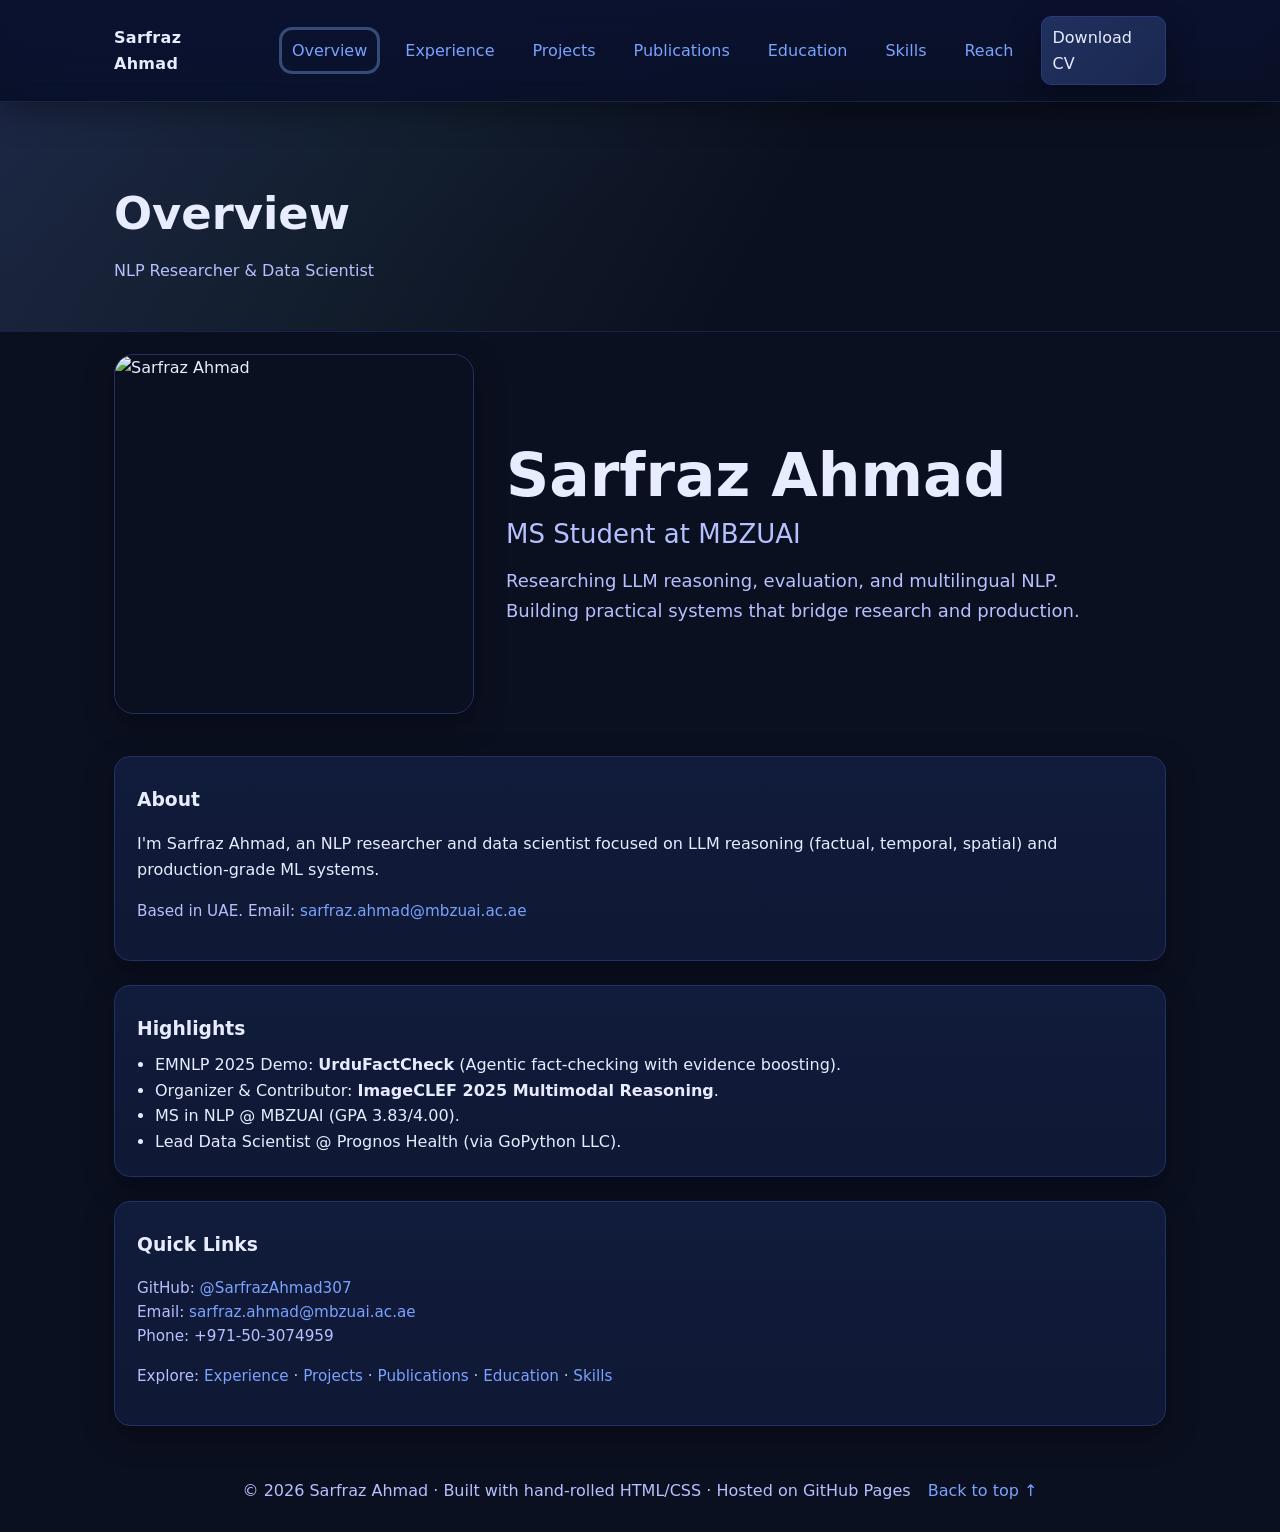
==== commit 59efc5d1: "Added Code Base for my Website" ====
--- a/index.html
+++ b/index.html
@@ -25,26 +25,33 @@
       </div>
     </div>
 
-    <!-- HERO: image with overlayed text (name, role, two lines) -->
-    <section class="hero-frame">
+    <!-- PAGE HEADER -->
+    <header class="header">
       <div class="container">
-        <div class="hero-box">
-          <!-- Your photo: keep it square-ish; contain = no cropping -->
-          <img class="hero-img" src="assets/profile.jpg" alt="Sarfraz Ahmad" />
-          <!-- Overlay text in front of the image -->
-          <div class="hero-overlay">
-            <h1 class="hero-name">Sarfraz Ahmad</h1>
-            <p class="hero-role">MS Student at MBZUAI</p>
-            <p class="hero-lines">
-              Researching LLM reasoning, evaluation, and multilingual NLP.<br />
-              Building practical systems that bridge research and production.
-            </p>
-          </div>
+        <h1 class="title">Overview</h1>
+        <p class="subtitle">NLP Researcher & Data Scientist</p>
+      </div>
+    </header>
+
+    <!-- HERO ROW: square image (left) + text (right) -->
+    <section class="hero container">
+      <div class="hero-row">
+        <div class="hero-photo-wrap">
+          <!-- Keep the whole image visible; use your own path if different -->
+          <img class="hero-photo" src="assets/profile.jpg" alt="Sarfraz Ahmad" />
+        </div>
+        <div class="hero-copy">
+          <h1 class="hero-name">Sarfraz Ahmad</h1>
+          <p class="hero-role">MS Student at MBZUAI</p>
+          <p class="hero-lines">
+            Researching LLM reasoning, evaluation, and multilingual NLP.<br />
+            Building practical systems that bridge research and production.
+          </p>
         </div>
       </div>
     </section>
 
-    <!-- STACKED BLOCKS -->
+    <!-- STACKED SECTIONS -->
     <main class="container section stack">
       <section class="card">
         <h3>About</h3>
@@ -62,8 +69,8 @@
         <h3>Highlights</h3>
         <ul class="list">
           <li>
-            EMNLP 2025 Demo: <strong>UrduFactCheck</strong> (Agentic
-            fact-checking with evidence boosting).
+            EMNLP 2025 Demo: <strong>UrduFactCheck</strong>
+            (Agentic fact-checking with evidence boosting).
           </li>
           <li>
             Organizer & Contributor:
--- a/styles.css
+++ b/styles.css
@@ -1,173 +1,78 @@
-
 /* MIT License - see LICENSE file */
 :root{
-  --bg: #0b1020;
-  --bg-alt:#0e1430;
-  --card:#0f1b3a;
-  --text:#e8ecff;
-  --muted:#b6c0ff;
-  --brand:#7aa2ff;
-  --brand-2:#8df5ff;
-  --ring: rgba(138, 180, 255, 0.35);
-  --shadow: 0 10px 30px rgba(0,0,0,.35);
-  --radius: 16px;
+  --bg:#0b1020; --bg-alt:#0e1430; --card:#0f1b3a;
+  --text:#e8ecff; --muted:#b6c0ff; --brand:#7aa2ff; --brand-2:#8df5ff;
+  --ring:rgba(138,180,255,.35); --shadow:0 10px 30px rgba(0,0,0,.35);
+  --radius:16px;
 }
 *{box-sizing:border-box}
-html,body{margin:0;padding:0;background: radial-gradient(1000px 600px at 10% -20%, #11225544, transparent) ,var(--bg); color:var(--text); font: 16px/1.6 system-ui, -apple-system, Segoe UI, Roboto, Inter, "Helvetica Neue", Arial, "Noto Sans", "Apple Color Emoji","Segoe UI Emoji";}
+html,body{
+  margin:0; padding:0;
+  background: radial-gradient(1000px 600px at 10% -20%, #11225544, transparent), var(--bg);
+  color:var(--text); font:16px/1.6 system-ui,-apple-system,Segoe UI,Roboto,Inter,"Helvetica Neue",Arial,"Noto Sans","Apple Color Emoji","Segoe UI Emoji";
+}
 a{color:var(--brand); text-decoration:none}
 a:hover{color:var(--brand-2)}
-.container{max-width:1100px;margin:0 auto; padding:24px}
+.container{max-width:1100px;margin:0 auto;padding:24px}
 .nav{
   position:sticky; top:0; z-index:50; backdrop-filter:saturate(140%) blur(10px);
   background:linear-gradient(180deg, #0c1230cc 0%, #0c123000 100%);
-  border-bottom:1px solid #19224a; box-shadow: var(--shadow);
+  border-bottom:1px solid #19224a; box-shadow:var(--shadow);
 }
-.nav-inner{display:flex;align-items:center;gap:18px; padding:16px 24px}
-.nav .brand{font-weight:700; letter-spacing:.3px}
+.nav-inner{display:flex;align-items:center;gap:18px;padding:16px 24px}
+.nav .brand{font-weight:700;letter-spacing:.3px}
 .nav .spacer{flex:1}
-.nav a{padding:8px 10px; border-radius:10px}
-.nav a.active, .nav a:focus{outline:none; box-shadow:0 0 0 3px var(--ring)}
+.nav a{padding:8px 10px;border-radius:10px}
+.nav a.active,.nav a:focus{outline:none;box-shadow:0 0 0 3px var(--ring)}
 .btn{
-  display:inline-flex; align-items:center; gap:8px; padding:10px 14px; border-radius:12px;
-  background:linear-gradient(135deg, #20305e, #1a2850); border:1px solid #2a3a78;
-  color:var(--text); box-shadow:var(--shadow);
+  display:inline-flex;align-items:center;gap:8px;padding:10px 14px;border-radius:12px;
+  background:linear-gradient(135deg,#20305e,#1a2850);border:1px solid #2a3a78;color:var(--text);box-shadow:var(--shadow);
 }
-.grid{display:grid; gap:18px}
-.grid.cols-3{grid-template-columns: repeat(auto-fit, minmax(260px,1fr));}
+
+.grid{display:grid;gap:18px}
+.grid.cols-3{grid-template-columns:repeat(auto-fit,minmax(260px,1fr))}
 .card{
-  background: linear-gradient(180deg, #111b3b 0%, #0f1834 100%);
-  border:1px solid #223068; border-radius: var(--radius); padding:18px;
-  box-shadow: var(--shadow);
+  background:linear-gradient(180deg,#111b3b 0%,#0f1834 100%);
+  border:1px solid #223068;border-radius:var(--radius);padding:18px;box-shadow:var(--shadow);
 }
 .card h3{margin:6px 0 8px 0}
 .header{
   padding:52px 24px 24px;
-  background: linear-gradient(120deg, rgba(122,162,255,.15), rgba(141,245,255,.06) 30%, transparent 60%);
+  background:linear-gradient(120deg, rgba(122,162,255,.15), rgba(141,245,255,.06) 30%, transparent 60%);
   border-bottom:1px solid #182152;
 }
-.header .title{font-size: clamp(28px, 3.5vw, 46px); margin:0 0 8px 0}
-.header .subtitle{color:var(--muted); margin:0}
+.header .title{font-size:clamp(28px,3.5vw,46px);margin:0 0 8px 0}
+.header .subtitle{color:var(--muted);margin:0}
 .section{padding:24px}
-.badge{display:inline-block; padding:6px 10px; border:1px solid #2a3a78; border-radius:999px; margin:4px 6px 0 0; color:var(--muted); font-size:.9rem}
-.list{margin:0; padding-left:18px}
-.meta{color:var(--muted); font-size:.95rem}
-.footer{padding:28px; text-align:center; color:var(--muted)}
-kbd{border:1px solid #2a3a78; border-bottom-width:2px; padding:0 6px; border-radius:6px; font: .9rem ui-monospace,SFMono-Regular,Menlo,Monaco,Consolas,"Liberation Mono","Courier New",monospace; color:var(--muted)}
-@media (max-width:600px){
-  .nav-inner{flex-wrap:wrap}
+.list{margin:0;padding-left:18px}
+.meta{color:var(--muted);font-size:.95rem}
+.footer{padding:28px;text-align:center;color:var(--muted)}
+kbd{border:1px solid #2a3a78;border-bottom-width:2px;padding:0 6px;border-radius:6px;
+    font:.9rem ui-monospace,SFMono-Regular,Menlo,Monaco,Consolas,"Liberation Mono","Courier New",monospace;color:var(--muted)}
+@media (max-width:600px){ .nav-inner{flex-wrap:wrap} }
+
+/* --- Stickers (skills page) --- */
+.stickers{display:flex;flex-wrap:wrap;gap:10px}
+.sticker{
+  display:inline-flex;align-items:center;gap:8px;padding:10px 12px;border-radius:14px;
+  background:linear-gradient(135deg,#1a2750,#142044);border:1px solid #2a3a78;
+  box-shadow:var(--shadow);color:var(--text);font-weight:600;letter-spacing:.1px;
 }
 
-/* --- Stickers --- */
-.stickers { display:flex; flex-wrap:wrap; gap:10px; }
-.sticker{
-  display:inline-flex; align-items:center; gap:8px;
-  padding:10px 12px; border-radius:14px;
-  background: linear-gradient(135deg, #1a2750, #142044);
-  border:1px solid #2a3a78;
-  box-shadow: var(--shadow);
-  color: var(--text);
-  font-weight: 600;
-  letter-spacing: .1px;
+/* ===== HERO ROW (square image + large text next to it) ===== */
+.hero{padding:22px 24px 6px}
+.hero-row{display:flex;gap:32px;align-items:center;flex-wrap:wrap}
+.hero-photo-wrap{
+  flex:0 0 auto;width:clamp(220px,30vw,360px);aspect-ratio:1/1;
+  border-radius:20px;overflow:hidden;border:1px solid #223068;box-shadow:var(--shadow);
+  background:linear-gradient(180deg,#111b3b 0%,#0f1834 100%);
 }
+.hero-photo{width:100%;height:100%;object-fit:contain;object-position:center;display:block;background:#0b1020}
+.hero-copy{flex:1 1 420px;min-width:260px}
+.hero-name{margin:0 0 6px 0;font-size:clamp(34px,5.2vw,60px);line-height:1.1}
+.hero-role{margin:0 0 10px 0;font-size:clamp(18px,2.2vw,26px);color:var(--muted)}
+.hero-lines{margin:0;color:var(--muted);font-size:clamp(15px,1.5vw,18px);line-height:1.7}
 
-/* --- HERO (reference-style) --- */
-.hero{
-  padding: 56px 0 28px;
-  border-bottom: 1px solid #182152;
-  /* soft violet gradient like the reference, blended with dark theme */
-  background:
-    radial-gradient(1000px 600px at 15% -20%, rgba(141,245,255,.10), transparent 60%),
-    radial-gradient(1000px 600px at 85% -30%, rgba(122,162,255,.18), transparent 65%),
-    linear-gradient(180deg, rgba(138, 118, 255, .12), rgba(11,16,32,0) 65%);
-}
-.hero-inner{ display:flex; align-items:center; gap:40px; }
-.hero-text{ flex: 1 1 60%; }
-.hero-title{ font-size: clamp(34px, 5vw, 56px); margin: 0 0 6px 0; }
-.hero-subtitle{ color: var(--muted); font-size: clamp(18px, 2.2vw, 24px); margin: 0 0 14px 0; }
-.hero-about{ color: var(--muted); max-width: 65ch; margin: 0 0 12px 0; }
-.hero-pill{
-  display:inline-flex; align-items:center; gap:8px;
-  padding: 10px 14px; border-radius: 999px;
-  background: rgba(122,162,255,.12);
-  border: 1px solid #2a3a78; color: var(--text);
-  box-shadow: var(--shadow); margin-top: 6px;
-}
-.hero-cta{ display:flex; gap:12px; flex-wrap:wrap; margin-top: 14px; }
-.hero-media{ flex: 0 0 320px; display:flex; justify-content:center; }
-.hero-photo{
-  width: 260px; height: 260px; object-fit: cover;
-  border-radius: 50%;
-  border: 4px solid rgba(255,255,255,.08);
-  box-shadow: 0 20px 45px rgba(0,0,0,.45);
-}
-
-/* --- Ensure the three blocks stay horizontal on desktop --- */
-.horizontal-cards{ margin-top: 22px; }
-@media (min-width: 1000px){
-  .grid.cols-3{ grid-template-columns: repeat(3, 1fr); }
-}
-
-/* Keep the three cards in one horizontal row on desktop */
-.horizontal-cards { align-items: start; }
-@media (min-width: 1000px){
-  .grid.cols-3 { grid-template-columns: repeat(3, 1fr); }
-}
-
-/* About card – image block */
-.about-card { display: flex; flex-direction: column; }
-.about-media { margin: 2px 0 12px; display: flex; justify-content: center; }
-.profile-photo{
-  width: clamp(160px, 28vw, 260px);
-  height: clamp(160px, 28vw, 260px);
-  object-fit: cover;
-  border-radius: 50%;
-  border: 4px solid rgba(255,255,255,.08);
-  box-shadow: 0 14px 36px rgba(0,0,0,.45);
-  background: #0f1834;
-}
-
-/* ===== HERO with square image & overlay text ===== */
-.hero-frame { padding: 32px 0 12px; }
-.hero-box{
-  position: relative;
-  border-radius: 20px;
-  overflow: hidden;
-  border: 1px solid #223068;
-  box-shadow: var(--shadow);
-  background:
-    radial-gradient(1200px 700px at -10% -40%, rgba(122,162,255,.18), transparent 60%),
-    radial-gradient(1200px 700px at 120% -60%, rgba(141,245,255,.12), transparent 65%),
-    #0f1834;
-}
-
-/* Keep whole photo visible (no cropping) */
-.hero-img{
-  width: 100%;
-  height: clamp(320px, 48vw, 520px);
-  object-fit: contain;           /* shows entire image */
-  object-position: center;
-  display: block;
-  background: #0b1020;           /* behind transparent areas / letterboxing */
-}
-
-/* Text overlay in front of the image */
-.hero-overlay{
-  position: absolute;
-  left: clamp(16px, 4vw, 36px);
-  bottom: clamp(16px, 4vw, 36px);
-  max-width: min(760px, 80%);
-  padding: 14px 18px;
-  border-radius: 14px;
-  background: rgba(12, 18, 48, .55); /* subtle panel for readability */
-  border: 1px solid #223068;
-  -webkit-backdrop-filter: blur(6px);
-  backdrop-filter: blur(6px);
-  box-shadow: var(--shadow);
-}
-.hero-name{ margin: 0 0 2px 0; font-size: clamp(28px, 5.2vw, 54px); }
-.hero-role{ margin: 0 0 6px 0; font-size: clamp(16px, 2.2vw, 22px); color: var(--muted); }
-.hero-lines{ margin: 0; color: var(--muted); line-height: 1.5; }
-
-/* ===== Stacked cards (one after another) ===== */
-.stack{ display: grid; grid-template-columns: 1fr; gap: 18px; max-width: 1100px; }
-.stack .card{ padding-top: 18px; padding-bottom: 18px; }
+/* ===== Stacked sections with generous spacing ===== */
+.stack{display:grid;grid-template-columns:1fr;gap:24px;margin-top:12px}
+.stack .card{padding:22px}
--- a/styles.css
+++ b/styles.css
@@ -1,173 +1,78 @@
-
 /* MIT License - see LICENSE file */
 :root{
-  --bg: #0b1020;
-  --bg-alt:#0e1430;
-  --card:#0f1b3a;
-  --text:#e8ecff;
-  --muted:#b6c0ff;
-  --brand:#7aa2ff;
-  --brand-2:#8df5ff;
-  --ring: rgba(138, 180, 255, 0.35);
-  --shadow: 0 10px 30px rgba(0,0,0,.35);
-  --radius: 16px;
+  --bg:#0b1020; --bg-alt:#0e1430; --card:#0f1b3a;
+  --text:#e8ecff; --muted:#b6c0ff; --brand:#7aa2ff; --brand-2:#8df5ff;
+  --ring:rgba(138,180,255,.35); --shadow:0 10px 30px rgba(0,0,0,.35);
+  --radius:16px;
 }
 *{box-sizing:border-box}
-html,body{margin:0;padding:0;background: radial-gradient(1000px 600px at 10% -20%, #11225544, transparent) ,var(--bg); color:var(--text); font: 16px/1.6 system-ui, -apple-system, Segoe UI, Roboto, Inter, "Helvetica Neue", Arial, "Noto Sans", "Apple Color Emoji","Segoe UI Emoji";}
+html,body{
+  margin:0; padding:0;
+  background: radial-gradient(1000px 600px at 10% -20%, #11225544, transparent), var(--bg);
+  color:var(--text); font:16px/1.6 system-ui,-apple-system,Segoe UI,Roboto,Inter,"Helvetica Neue",Arial,"Noto Sans","Apple Color Emoji","Segoe UI Emoji";
+}
 a{color:var(--brand); text-decoration:none}
 a:hover{color:var(--brand-2)}
-.container{max-width:1100px;margin:0 auto; padding:24px}
+.container{max-width:1100px;margin:0 auto;padding:24px}
 .nav{
   position:sticky; top:0; z-index:50; backdrop-filter:saturate(140%) blur(10px);
   background:linear-gradient(180deg, #0c1230cc 0%, #0c123000 100%);
-  border-bottom:1px solid #19224a; box-shadow: var(--shadow);
+  border-bottom:1px solid #19224a; box-shadow:var(--shadow);
 }
-.nav-inner{display:flex;align-items:center;gap:18px; padding:16px 24px}
-.nav .brand{font-weight:700; letter-spacing:.3px}
+.nav-inner{display:flex;align-items:center;gap:18px;padding:16px 24px}
+.nav .brand{font-weight:700;letter-spacing:.3px}
 .nav .spacer{flex:1}
-.nav a{padding:8px 10px; border-radius:10px}
-.nav a.active, .nav a:focus{outline:none; box-shadow:0 0 0 3px var(--ring)}
+.nav a{padding:8px 10px;border-radius:10px}
+.nav a.active,.nav a:focus{outline:none;box-shadow:0 0 0 3px var(--ring)}
 .btn{
-  display:inline-flex; align-items:center; gap:8px; padding:10px 14px; border-radius:12px;
-  background:linear-gradient(135deg, #20305e, #1a2850); border:1px solid #2a3a78;
-  color:var(--text); box-shadow:var(--shadow);
+  display:inline-flex;align-items:center;gap:8px;padding:10px 14px;border-radius:12px;
+  background:linear-gradient(135deg,#20305e,#1a2850);border:1px solid #2a3a78;color:var(--text);box-shadow:var(--shadow);
 }
-.grid{display:grid; gap:18px}
-.grid.cols-3{grid-template-columns: repeat(auto-fit, minmax(260px,1fr));}
+
+.grid{display:grid;gap:18px}
+.grid.cols-3{grid-template-columns:repeat(auto-fit,minmax(260px,1fr))}
 .card{
-  background: linear-gradient(180deg, #111b3b 0%, #0f1834 100%);
-  border:1px solid #223068; border-radius: var(--radius); padding:18px;
-  box-shadow: var(--shadow);
+  background:linear-gradient(180deg,#111b3b 0%,#0f1834 100%);
+  border:1px solid #223068;border-radius:var(--radius);padding:18px;box-shadow:var(--shadow);
 }
 .card h3{margin:6px 0 8px 0}
 .header{
   padding:52px 24px 24px;
-  background: linear-gradient(120deg, rgba(122,162,255,.15), rgba(141,245,255,.06) 30%, transparent 60%);
+  background:linear-gradient(120deg, rgba(122,162,255,.15), rgba(141,245,255,.06) 30%, transparent 60%);
   border-bottom:1px solid #182152;
 }
-.header .title{font-size: clamp(28px, 3.5vw, 46px); margin:0 0 8px 0}
-.header .subtitle{color:var(--muted); margin:0}
+.header .title{font-size:clamp(28px,3.5vw,46px);margin:0 0 8px 0}
+.header .subtitle{color:var(--muted);margin:0}
 .section{padding:24px}
-.badge{display:inline-block; padding:6px 10px; border:1px solid #2a3a78; border-radius:999px; margin:4px 6px 0 0; color:var(--muted); font-size:.9rem}
-.list{margin:0; padding-left:18px}
-.meta{color:var(--muted); font-size:.95rem}
-.footer{padding:28px; text-align:center; color:var(--muted)}
-kbd{border:1px solid #2a3a78; border-bottom-width:2px; padding:0 6px; border-radius:6px; font: .9rem ui-monospace,SFMono-Regular,Menlo,Monaco,Consolas,"Liberation Mono","Courier New",monospace; color:var(--muted)}
-@media (max-width:600px){
-  .nav-inner{flex-wrap:wrap}
+.list{margin:0;padding-left:18px}
+.meta{color:var(--muted);font-size:.95rem}
+.footer{padding:28px;text-align:center;color:var(--muted)}
+kbd{border:1px solid #2a3a78;border-bottom-width:2px;padding:0 6px;border-radius:6px;
+    font:.9rem ui-monospace,SFMono-Regular,Menlo,Monaco,Consolas,"Liberation Mono","Courier New",monospace;color:var(--muted)}
+@media (max-width:600px){ .nav-inner{flex-wrap:wrap} }
+
+/* --- Stickers (skills page) --- */
+.stickers{display:flex;flex-wrap:wrap;gap:10px}
+.sticker{
+  display:inline-flex;align-items:center;gap:8px;padding:10px 12px;border-radius:14px;
+  background:linear-gradient(135deg,#1a2750,#142044);border:1px solid #2a3a78;
+  box-shadow:var(--shadow);color:var(--text);font-weight:600;letter-spacing:.1px;
 }
 
-/* --- Stickers --- */
-.stickers { display:flex; flex-wrap:wrap; gap:10px; }
-.sticker{
-  display:inline-flex; align-items:center; gap:8px;
-  padding:10px 12px; border-radius:14px;
-  background: linear-gradient(135deg, #1a2750, #142044);
-  border:1px solid #2a3a78;
-  box-shadow: var(--shadow);
-  color: var(--text);
-  font-weight: 600;
-  letter-spacing: .1px;
+/* ===== HERO ROW (square image + large text next to it) ===== */
+.hero{padding:22px 24px 6px}
+.hero-row{display:flex;gap:32px;align-items:center;flex-wrap:wrap}
+.hero-photo-wrap{
+  flex:0 0 auto;width:clamp(220px,30vw,360px);aspect-ratio:1/1;
+  border-radius:20px;overflow:hidden;border:1px solid #223068;box-shadow:var(--shadow);
+  background:linear-gradient(180deg,#111b3b 0%,#0f1834 100%);
 }
+.hero-photo{width:100%;height:100%;object-fit:contain;object-position:center;display:block;background:#0b1020}
+.hero-copy{flex:1 1 420px;min-width:260px}
+.hero-name{margin:0 0 6px 0;font-size:clamp(34px,5.2vw,60px);line-height:1.1}
+.hero-role{margin:0 0 10px 0;font-size:clamp(18px,2.2vw,26px);color:var(--muted)}
+.hero-lines{margin:0;color:var(--muted);font-size:clamp(15px,1.5vw,18px);line-height:1.7}
 
-/* --- HERO (reference-style) --- */
-.hero{
-  padding: 56px 0 28px;
-  border-bottom: 1px solid #182152;
-  /* soft violet gradient like the reference, blended with dark theme */
-  background:
-    radial-gradient(1000px 600px at 15% -20%, rgba(141,245,255,.10), transparent 60%),
-    radial-gradient(1000px 600px at 85% -30%, rgba(122,162,255,.18), transparent 65%),
-    linear-gradient(180deg, rgba(138, 118, 255, .12), rgba(11,16,32,0) 65%);
-}
-.hero-inner{ display:flex; align-items:center; gap:40px; }
-.hero-text{ flex: 1 1 60%; }
-.hero-title{ font-size: clamp(34px, 5vw, 56px); margin: 0 0 6px 0; }
-.hero-subtitle{ color: var(--muted); font-size: clamp(18px, 2.2vw, 24px); margin: 0 0 14px 0; }
-.hero-about{ color: var(--muted); max-width: 65ch; margin: 0 0 12px 0; }
-.hero-pill{
-  display:inline-flex; align-items:center; gap:8px;
-  padding: 10px 14px; border-radius: 999px;
-  background: rgba(122,162,255,.12);
-  border: 1px solid #2a3a78; color: var(--text);
-  box-shadow: var(--shadow); margin-top: 6px;
-}
-.hero-cta{ display:flex; gap:12px; flex-wrap:wrap; margin-top: 14px; }
-.hero-media{ flex: 0 0 320px; display:flex; justify-content:center; }
-.hero-photo{
-  width: 260px; height: 260px; object-fit: cover;
-  border-radius: 50%;
-  border: 4px solid rgba(255,255,255,.08);
-  box-shadow: 0 20px 45px rgba(0,0,0,.45);
-}
-
-/* --- Ensure the three blocks stay horizontal on desktop --- */
-.horizontal-cards{ margin-top: 22px; }
-@media (min-width: 1000px){
-  .grid.cols-3{ grid-template-columns: repeat(3, 1fr); }
-}
-
-/* Keep the three cards in one horizontal row on desktop */
-.horizontal-cards { align-items: start; }
-@media (min-width: 1000px){
-  .grid.cols-3 { grid-template-columns: repeat(3, 1fr); }
-}
-
-/* About card – image block */
-.about-card { display: flex; flex-direction: column; }
-.about-media { margin: 2px 0 12px; display: flex; justify-content: center; }
-.profile-photo{
-  width: clamp(160px, 28vw, 260px);
-  height: clamp(160px, 28vw, 260px);
-  object-fit: cover;
-  border-radius: 50%;
-  border: 4px solid rgba(255,255,255,.08);
-  box-shadow: 0 14px 36px rgba(0,0,0,.45);
-  background: #0f1834;
-}
-
-/* ===== HERO with square image & overlay text ===== */
-.hero-frame { padding: 32px 0 12px; }
-.hero-box{
-  position: relative;
-  border-radius: 20px;
-  overflow: hidden;
-  border: 1px solid #223068;
-  box-shadow: var(--shadow);
-  background:
-    radial-gradient(1200px 700px at -10% -40%, rgba(122,162,255,.18), transparent 60%),
-    radial-gradient(1200px 700px at 120% -60%, rgba(141,245,255,.12), transparent 65%),
-    #0f1834;
-}
-
-/* Keep whole photo visible (no cropping) */
-.hero-img{
-  width: 100%;
-  height: clamp(320px, 48vw, 520px);
-  object-fit: contain;           /* shows entire image */
-  object-position: center;
-  display: block;
-  background: #0b1020;           /* behind transparent areas / letterboxing */
-}
-
-/* Text overlay in front of the image */
-.hero-overlay{
-  position: absolute;
-  left: clamp(16px, 4vw, 36px);
-  bottom: clamp(16px, 4vw, 36px);
-  max-width: min(760px, 80%);
-  padding: 14px 18px;
-  border-radius: 14px;
-  background: rgba(12, 18, 48, .55); /* subtle panel for readability */
-  border: 1px solid #223068;
-  -webkit-backdrop-filter: blur(6px);
-  backdrop-filter: blur(6px);
-  box-shadow: var(--shadow);
-}
-.hero-name{ margin: 0 0 2px 0; font-size: clamp(28px, 5.2vw, 54px); }
-.hero-role{ margin: 0 0 6px 0; font-size: clamp(16px, 2.2vw, 22px); color: var(--muted); }
-.hero-lines{ margin: 0; color: var(--muted); line-height: 1.5; }
-
-/* ===== Stacked cards (one after another) ===== */
-.stack{ display: grid; grid-template-columns: 1fr; gap: 18px; max-width: 1100px; }
-.stack .card{ padding-top: 18px; padding-bottom: 18px; }
+/* ===== Stacked sections with generous spacing ===== */
+.stack{display:grid;grid-template-columns:1fr;gap:24px;margin-top:12px}
+.stack .card{padding:22px}
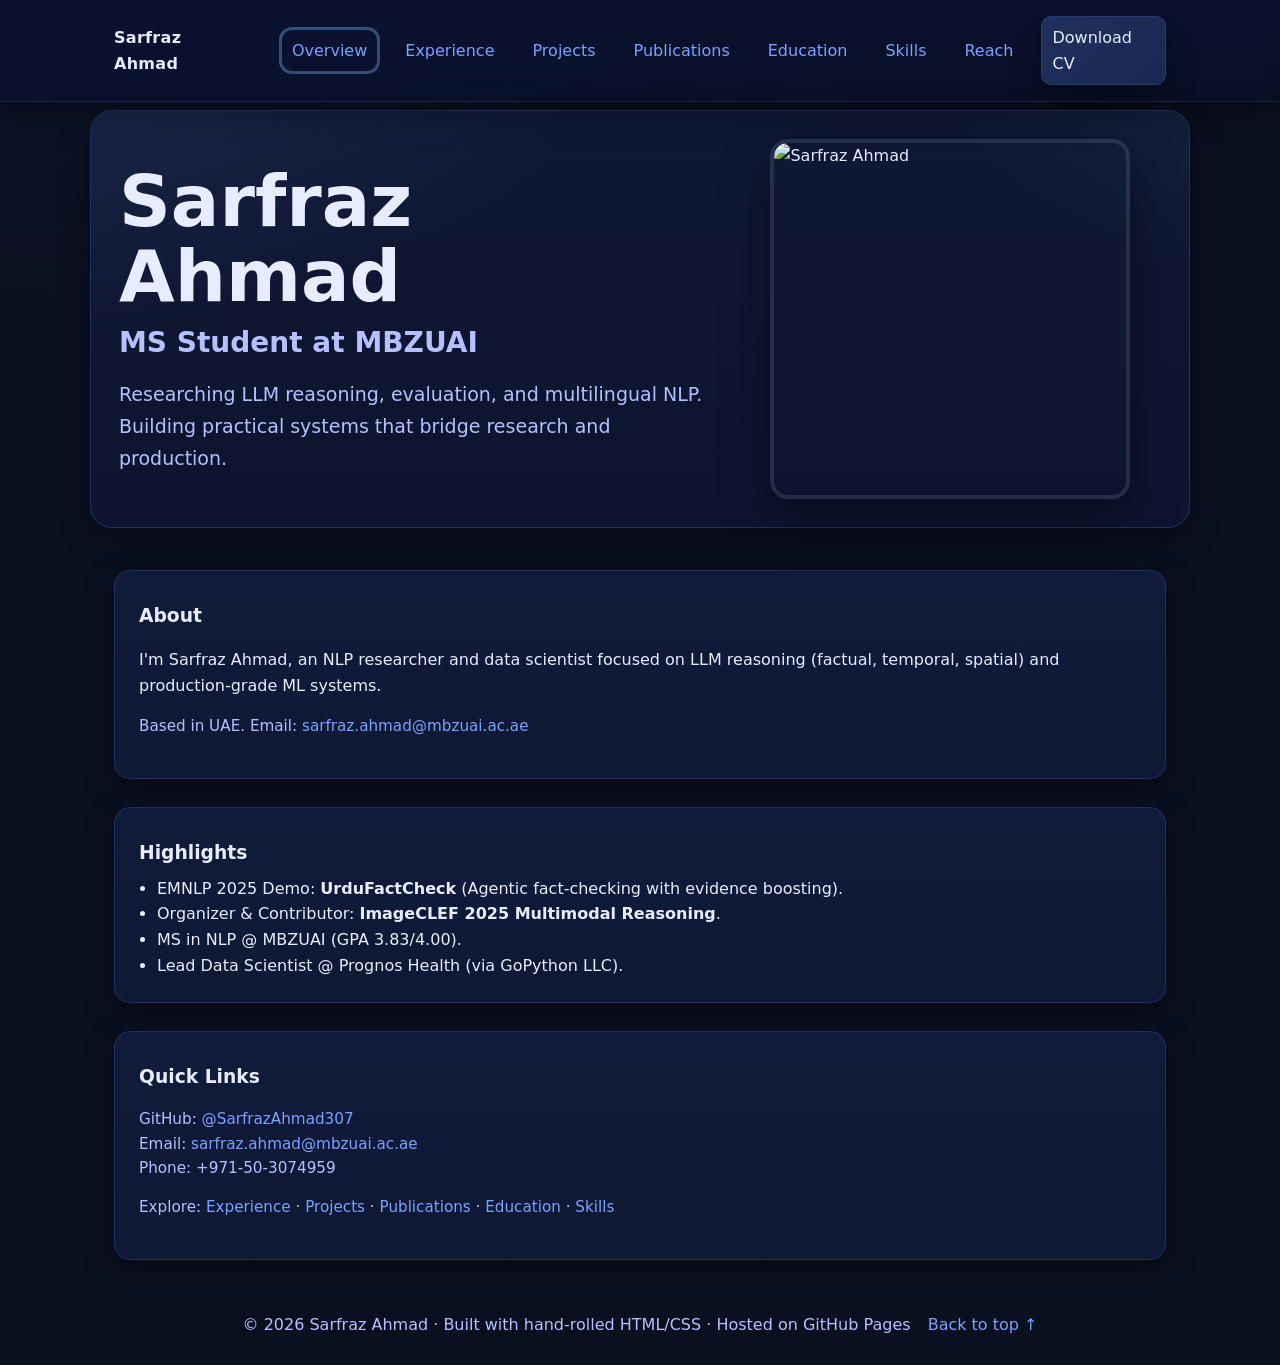
==== commit 895ebaee: "Added Code Base for my Website" ====
--- a/index.html
+++ b/index.html
@@ -25,28 +25,23 @@
       </div>
     </div>
 
-    <!-- PAGE HEADER -->
-    <header class="header">
-      <div class="container">
-        <h1 class="title">Overview</h1>
-        <p class="subtitle">NLP Researcher & Data Scientist</p>
-      </div>
-    </header>
+    <!-- 🔽 START DIRECTLY WITH THE HERO (no page header) -->
+    <section class="container hero-band">
+      <div class="hero-unit">
+        <div class="hero-grid">
+          <div class="hero-copy">
+            <h1 class="hero-title">Sarfraz Ahmad</h1>
+            <p class="hero-role">MS Student at MBZUAI</p>
+            <p class="hero-lead">
+              Researching LLM reasoning, evaluation, and multilingual NLP.<br />
+              Building practical systems that bridge research and production.
+            </p>
+          </div>
 
-    <!-- HERO ROW: square image (left) + text (right) -->
-    <section class="hero container">
-      <div class="hero-row">
-        <div class="hero-photo-wrap">
-          <!-- Keep the whole image visible; use your own path if different -->
-          <img class="hero-photo" src="assets/profile.jpg" alt="Sarfraz Ahmad" />
-        </div>
-        <div class="hero-copy">
-          <h1 class="hero-name">Sarfraz Ahmad</h1>
-          <p class="hero-role">MS Student at MBZUAI</p>
-          <p class="hero-lines">
-            Researching LLM reasoning, evaluation, and multilingual NLP.<br />
-            Building practical systems that bridge research and production.
-          </p>
+          <div class="hero-media">
+            <!-- Keep your photo at this path or update src -->
+            <img class="hero-square" src="assets/profile.jpg" alt="Sarfraz Ahmad" />
+          </div>
         </div>
       </div>
     </section>
--- a/styles.css
+++ b/styles.css
@@ -75,4 +75,42 @@
 
 /* ===== Stacked sections with generous spacing ===== */
 .stack{display:grid;grid-template-columns:1fr;gap:24px;margin-top:12px}
-.stack .card{padding:22px}+.stack .card{padding:22px}
+
+/* ===== HERO (big text left, SQUARE image right) ===== */
+.hero-band { padding: 8px 0 0; }
+.hero-unit{
+  border:1px solid #223068; border-radius:22px; box-shadow:var(--shadow);
+  background:
+    radial-gradient(1100px 600px at -10% -30%, rgba(122,162,255,.14), transparent 60%),
+    radial-gradient(900px 600px at 120% -40%, rgba(141,245,255,.10), transparent 60%),
+    linear-gradient(180deg, #0f1834 0%, #0e1430 100%);
+  padding: clamp(18px, 3vw, 28px);
+}
+.hero-grid{
+  display:grid; align-items:center; gap: clamp(18px, 3.5vw, 36px);
+  grid-template-columns: minmax(280px, 1.25fr) minmax(220px, .9fr);
+}
+@media (max-width: 860px){ .hero-grid{ grid-template-columns: 1fr; } }
+
+.hero-copy{ max-width: 720px; }
+.hero-title{ margin:0 0 6px 0; font-size: clamp(40px, 6.5vw, 72px); line-height: 1.05; }
+.hero-role{ margin:0 0 12px 0; font-size: clamp(20px, 2.6vw, 28px); color: var(--muted); font-weight: 600; }
+.hero-lead{ margin:0; color: var(--muted); font-size: clamp(16px, 1.8vw, 19px); line-height: 1.7; }
+
+/* Square image that FILLS the frame (no letterboxing) */
+.hero-media{ justify-self:center; }
+.hero-square{
+  width: clamp(220px, 30vw, 360px);
+  aspect-ratio: 1 / 1;
+  object-fit: cover;      /* fills the square completely */
+  object-position: center;
+  border-radius: 18px;
+  border: 4px solid rgba(255,255,255,.10);
+  box-shadow: 0 18px 50px rgba(0,0,0,.45);
+  display:block;
+}
+
+/* ===== Stacked sections spacing ===== */
+.stack{ display:grid; grid-template-columns:1fr; gap:28px; margin-top:18px; }
+.stack .card{ padding:24px; }
--- a/styles.css
+++ b/styles.css
@@ -75,4 +75,42 @@
 
 /* ===== Stacked sections with generous spacing ===== */
 .stack{display:grid;grid-template-columns:1fr;gap:24px;margin-top:12px}
-.stack .card{padding:22px}+.stack .card{padding:22px}
+
+/* ===== HERO (big text left, SQUARE image right) ===== */
+.hero-band { padding: 8px 0 0; }
+.hero-unit{
+  border:1px solid #223068; border-radius:22px; box-shadow:var(--shadow);
+  background:
+    radial-gradient(1100px 600px at -10% -30%, rgba(122,162,255,.14), transparent 60%),
+    radial-gradient(900px 600px at 120% -40%, rgba(141,245,255,.10), transparent 60%),
+    linear-gradient(180deg, #0f1834 0%, #0e1430 100%);
+  padding: clamp(18px, 3vw, 28px);
+}
+.hero-grid{
+  display:grid; align-items:center; gap: clamp(18px, 3.5vw, 36px);
+  grid-template-columns: minmax(280px, 1.25fr) minmax(220px, .9fr);
+}
+@media (max-width: 860px){ .hero-grid{ grid-template-columns: 1fr; } }
+
+.hero-copy{ max-width: 720px; }
+.hero-title{ margin:0 0 6px 0; font-size: clamp(40px, 6.5vw, 72px); line-height: 1.05; }
+.hero-role{ margin:0 0 12px 0; font-size: clamp(20px, 2.6vw, 28px); color: var(--muted); font-weight: 600; }
+.hero-lead{ margin:0; color: var(--muted); font-size: clamp(16px, 1.8vw, 19px); line-height: 1.7; }
+
+/* Square image that FILLS the frame (no letterboxing) */
+.hero-media{ justify-self:center; }
+.hero-square{
+  width: clamp(220px, 30vw, 360px);
+  aspect-ratio: 1 / 1;
+  object-fit: cover;      /* fills the square completely */
+  object-position: center;
+  border-radius: 18px;
+  border: 4px solid rgba(255,255,255,.10);
+  box-shadow: 0 18px 50px rgba(0,0,0,.45);
+  display:block;
+}
+
+/* ===== Stacked sections spacing ===== */
+.stack{ display:grid; grid-template-columns:1fr; gap:28px; margin-top:18px; }
+.stack .card{ padding:24px; }
